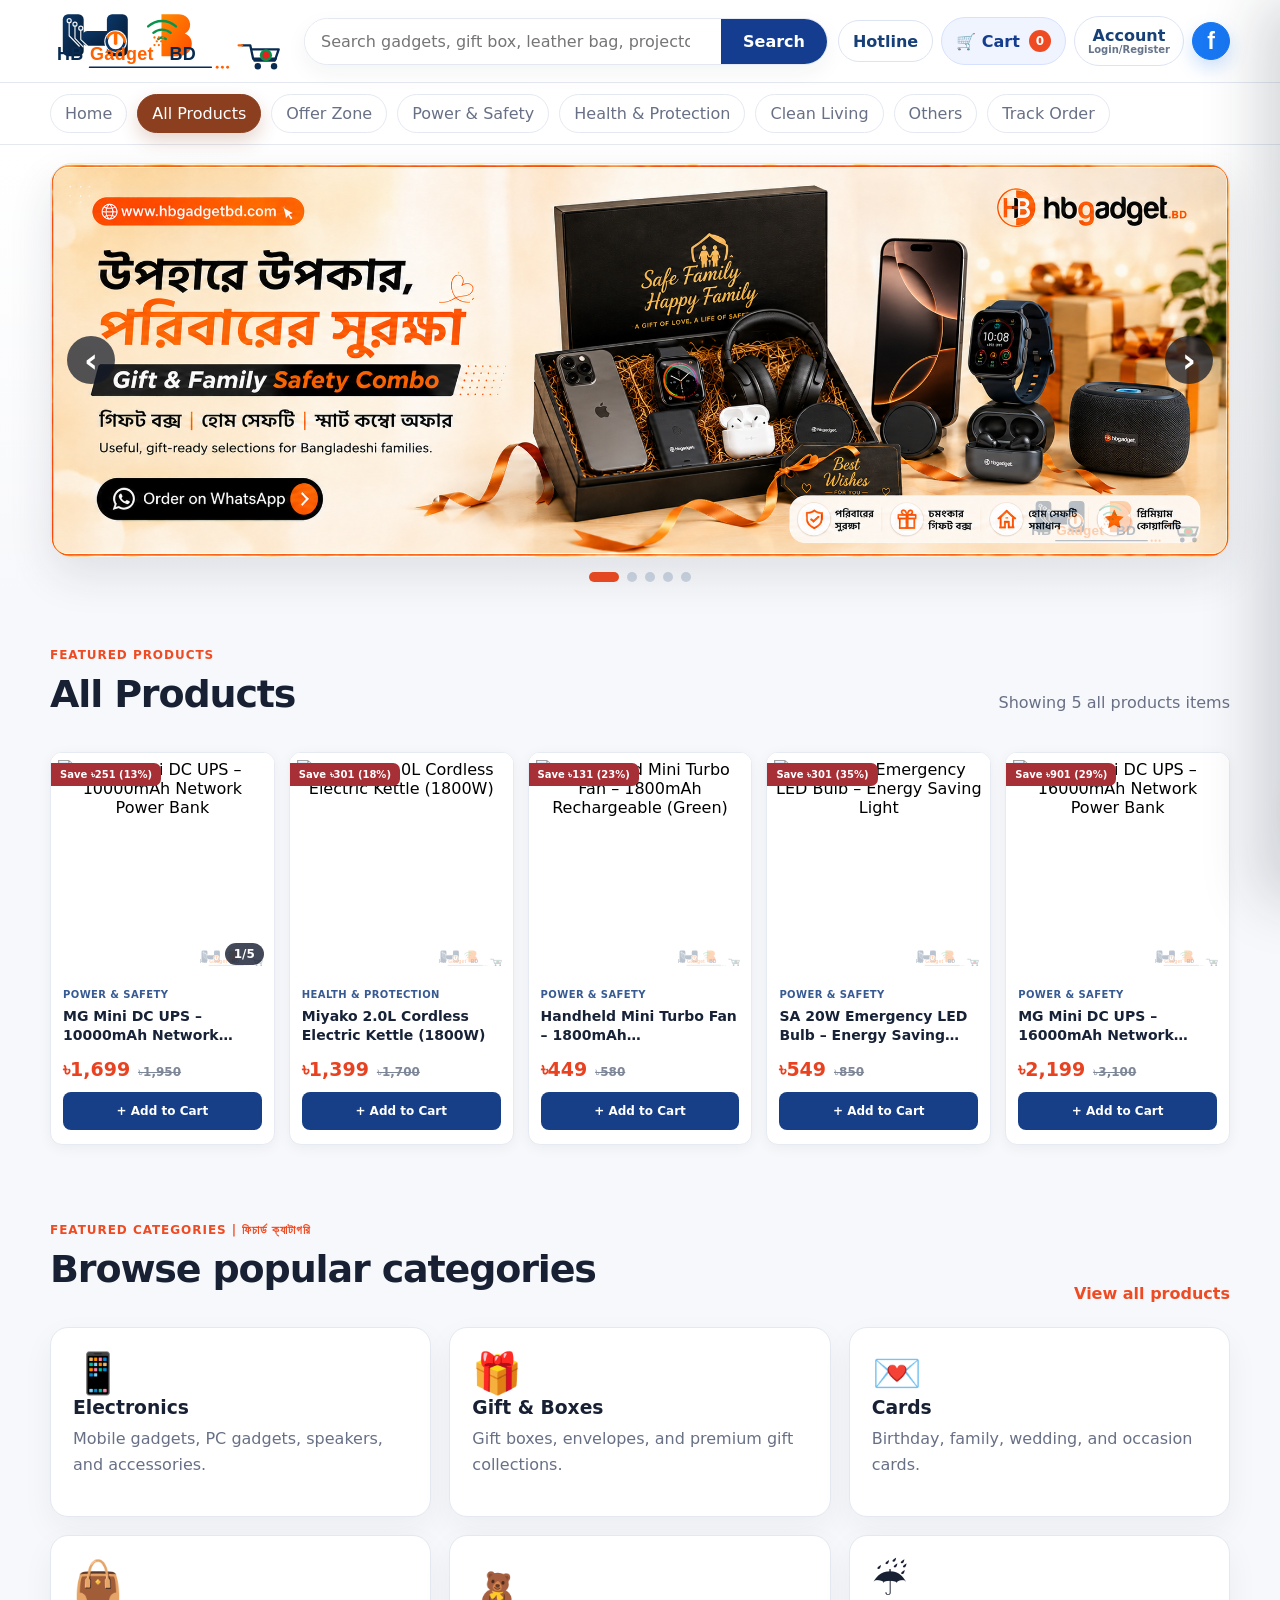
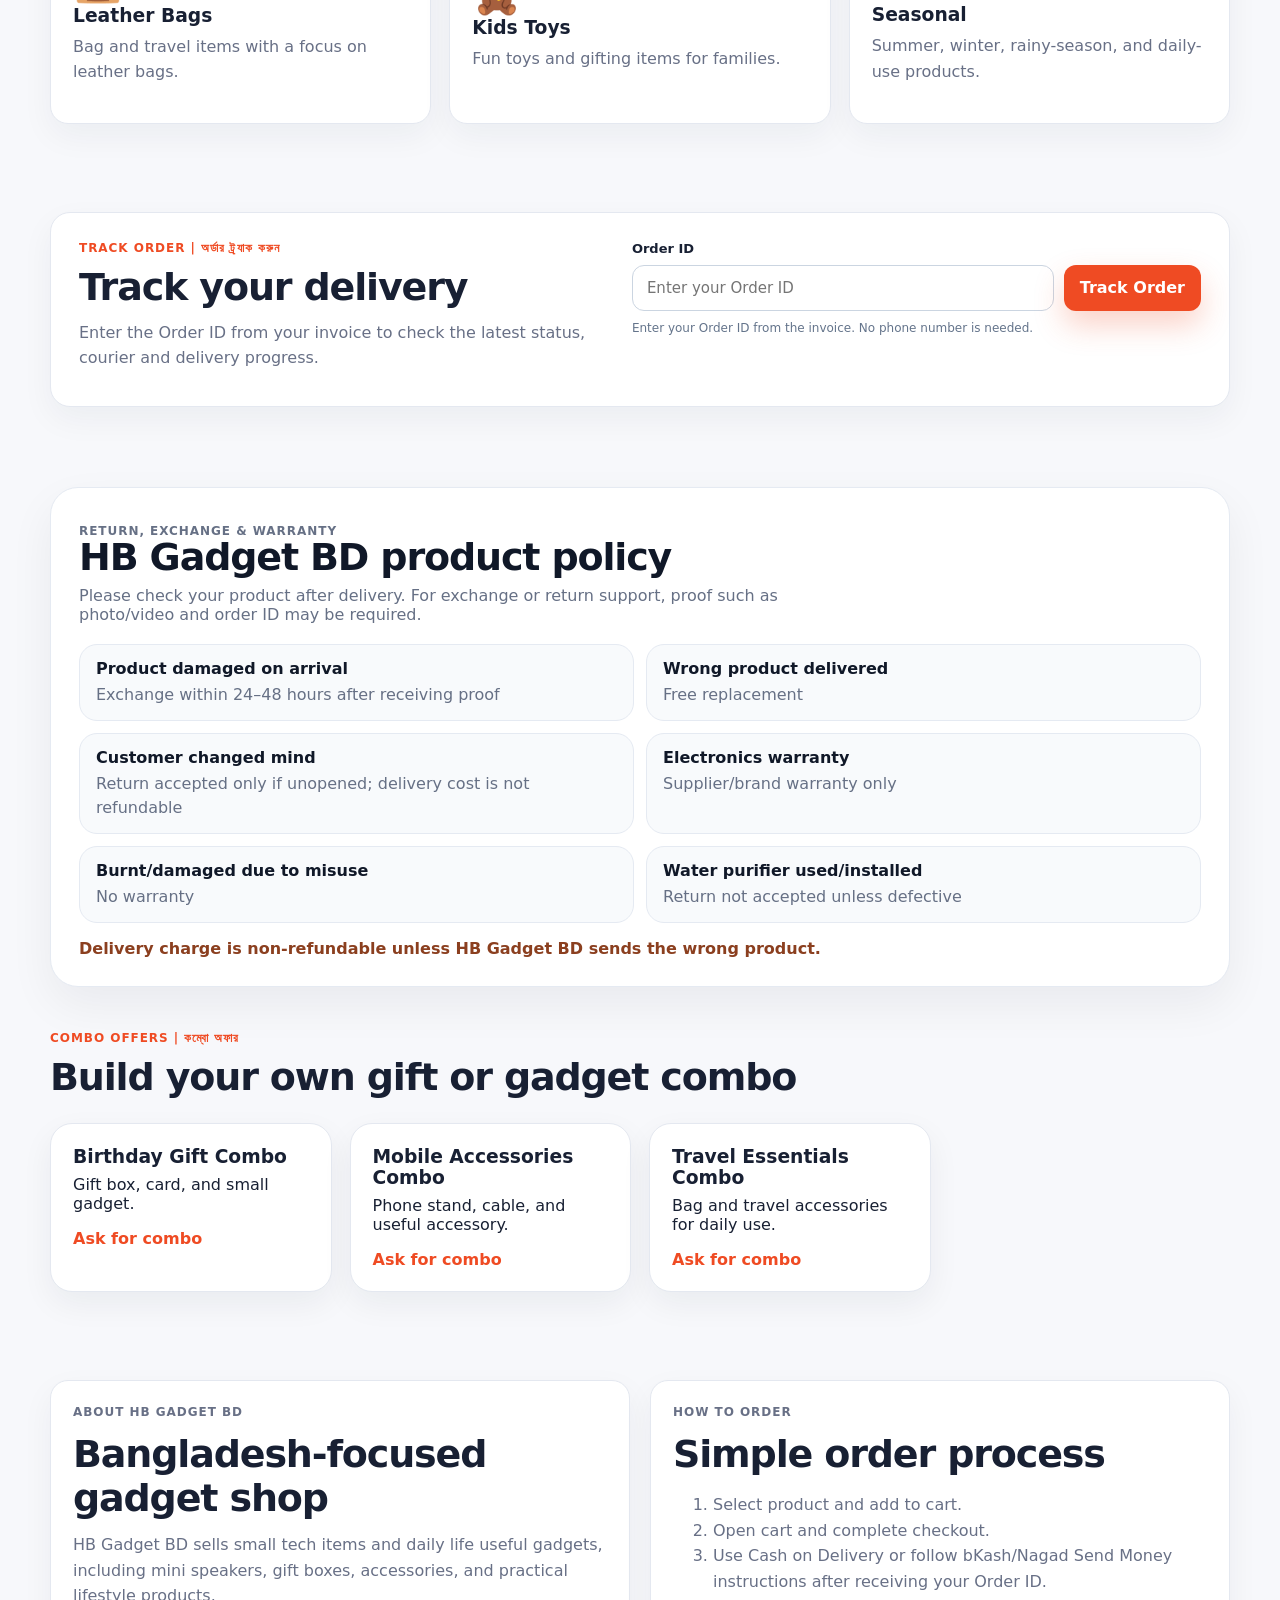
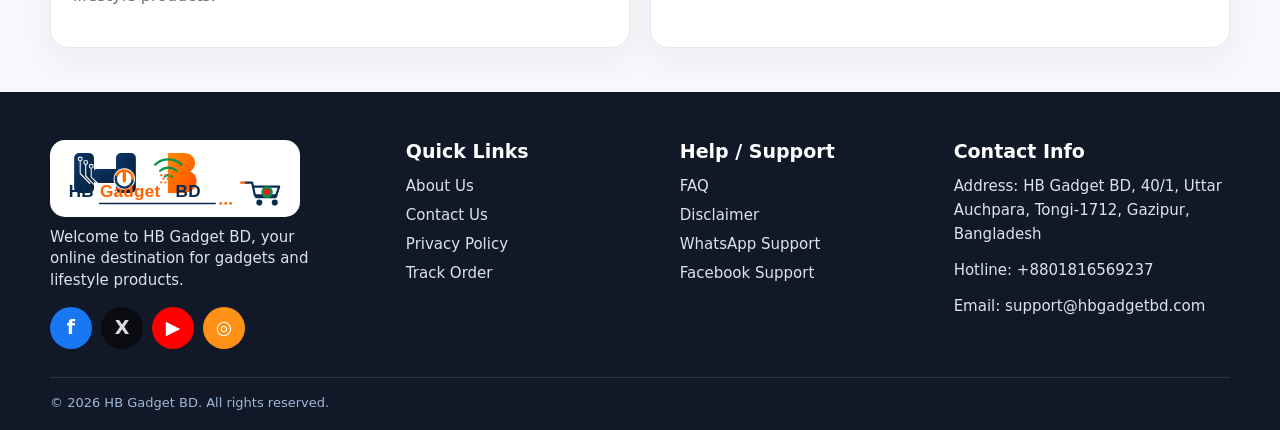
==== index.html @ 2225311b "Load watermark styling and photo modal on index.html" ====
<!doctype html>
<html lang="en">
<head>
  <meta charset="utf-8" />
  <meta name="viewport" content="width=device-width, initial-scale=1" />
  <title>HB Gadget BD | Daily Life Gadgets in Bangladesh</title>
  <meta name="description" content="HB Gadget BD is a Bangladesh-based online shop for mini speakers, gift boxes, tech accessories, and daily life useful gadgets." />
  <meta name="keywords" content="HB Gadget BD, Bangladesh gadgets, mini speaker, gift box, tech accessories, daily life gadgets" />
  <meta property="og:title" content="HB Gadget BD | Daily Life Gadgets in Bangladesh" />
  <meta property="og:description" content="Mini speakers, gift boxes, tech accessories, and daily life gadgets for Bangladesh customers." />
  <meta property="og:type" content="website" />
  <meta property="og:url" content="https://www.hbgadgetbd.com/" />
  <link rel="icon" href="assets/img/favicon.svg?v=20260709-6" type="image/svg+xml" />
  <link rel="stylesheet" href="assets/css/styles.css?v=20261009-1" />
  <link rel="stylesheet" href="assets/css/store-admin.css?v=20260709-6" />
  <link rel="stylesheet" href="assets/css/home-slider.css?v=20260709-6" />
  <link rel="stylesheet" href="assets/css/marketplace-home.css?v=20260709-6" />
  <link rel="stylesheet" href="assets/css/logo.css?v=20260709-6" />
  <link rel="stylesheet" href="assets/css/mobile-header-fix.css?v=20260709-6" />
  <link rel="stylesheet" href="assets/css/category-active-fix.css?v=20260709-6" />
  <link rel="stylesheet" href="assets/css/daily-life-nav.css?v=20260709-3" />
  <link rel="stylesheet" href="assets/css/product-cards.css?v=20261018-ups4" />
  <link rel="stylesheet" href="assets/css/order-tracking.css?v=20261009-4" />
  <link rel="stylesheet" href="assets/css/unified-footer.css?v=20261011-1">
  <link rel="stylesheet" href="assets/css/photo-watermarks.css?v=20261018-gallery5" />
  <link rel="stylesheet" href="assets/css/mobile-cart-panel.css?v=20261011-viewport-cart-1" />
</head>
<body>
  <header class="site-header" id="top"><div class="container header__inner"><a class="brand brand-logo-link" href="https://hbgadgetbd.com/" aria-label="HB Gadget BD home"><img class="brand-logo-image" src="assets/img/hb-gadget-bd-logo.svg?v=20260709-6" alt="HB Gadget BD logo" /></a><form class="search" role="search" aria-label="Product search"><input id="searchInput" type="search" placeholder="Search daily life, backup, protection, gift box..." autocomplete="off" /><button type="submit">Search</button></form><div class="header-actions"><button class="hotline-chip" type="button" data-contact-panel="hotline">Hotline</button><button class="cart-button" id="openCart" type="button" aria-label="Open cart">🛒 Cart <span id="cartCount">0</span></button><button class="account-button" type="button" data-account>Account <small>Login/Register</small></button><a id="hbTopFacebookLink" class="hb-top-facebook-link" href="https://www.facebook.com/hbgadgetbd/" target="_blank" rel="noopener noreferrer" aria-label="Visit HB Gadget BD Facebook page" title="Facebook"><span class="hb-fb-mark" aria-hidden="true">f</span></a></div></div><nav class="category-nav" aria-label="Product categories"><div class="container category-nav__inner"><a class="nav-pill" href="https://hbgadgetbd.com/">Home</a><button class="category-pill active" data-filter="All" type="button">All Products</button><a class="nav-pill" href="/offers.html">Offer Zone</a><button class="category-pill" data-filter="Electronics" type="button">Electronics</button><button class="category-pill" data-filter="Gift Box" type="button">Gift & Boxes</button><span class="nav-dropdown"><button class="category-pill" data-filter="Daily Life" type="button">Daily Life</button><span class="daily-life-submenu" aria-label="Daily Life subcategories"><button class="category-pill" data-filter="Backup" type="button">Backup</button><button class="category-pill" data-filter="Protection" type="button">Protection</button><button class="category-pill" data-filter="Health & Safety" type="button">Health & Safety</button></span></span><a class="nav-pill" href="#track-order">Track Order</a></div></nav></header>
  <main>
    <section class="homepage-slider" aria-label="Current offers and featured banners"><div class="container homepage-slider__shell"><div class="slider-container" id="homepageSlider"><button class="slider-arrow prev" type="button" data-slide-action="prev" aria-label="Previous banner">‹</button><div class="slider-track"><article class="slide active"><img src="assets/uploads/hb-gadget-banner-01-smart-gadget-lifestyle.png?v=20260709-6" alt="HB Gadget BD smart gadgets offer banner" loading="eager" /></article><article class="slide"><img src="assets/uploads/hb-gadget-banner-02-premium-gift-box.png?v=20260709-6" alt="HB Gadget BD premium gift box offer banner" loading="lazy" /></article><article class="slide"><img src="assets/uploads/hb-gadget-banner-03-custom-mobile-cover.png?v=20260709-6" alt="HB Gadget BD customized mobile cover banner" loading="lazy" /></article><article class="slide"><img src="assets/uploads/hb-gadget-banner-04-gadget-collection.png?v=20260709-6" alt="HB Gadget BD gadget collection banner" loading="lazy" /></article><article class="slide"><img src="assets/uploads/hb-gadget-banner-05-fast-delivery.png?v=20260709-6" alt="HB Gadget BD fast delivery banner" loading="lazy" /></article></div><button class="slider-arrow next" type="button" data-slide-action="next" aria-label="Next banner">›</button></div><div class="slider-dots" aria-label="Banner slide navigation"><button class="slider-dot active" type="button" data-slide="0" aria-label="Show banner 1" aria-current="true"></button><button class="slider-dot" type="button" data-slide="1" aria-label="Show banner 2"></button><button class="slider-dot" type="button" data-slide="2" aria-label="Show banner 3"></button><button class="slider-dot" type="button" data-slide="3" aria-label="Show banner 4"></button><button class="slider-dot" type="button" data-slide="4" aria-label="Show banner 5"></button></div></div></section>
    <section class="container section" id="products"><div class="section__heading section__heading--row"><div><p class="eyebrow">Featured products</p><h2 id="productSectionTitle">All Products</h2></div><p class="muted" id="resultText">Showing all products</p></div><div class="product-grid" id="productGrid" aria-live="polite"></div></section>
    <section class="container section hb-track-main" id="track-order" data-hb-track-primary="true" aria-label="Order tracking">
      <div class="hb-track-panel">
        <div class="hb-track-intro">
          <p class="eyebrow">Track Order | অর্ডার ট্র্যাক করুন</p>
          <h2>Track your delivery</h2>
          <p>Enter the Order ID from your invoice to check the latest status, courier and delivery progress.</p>
        </div>
        <form class="track-order-form" id="trackOrderForm" autocomplete="off">
          <label for="trackOrderInput">Order ID</label>
          <div class="hb-track-controls">
            <input id="trackOrderInput" type="text" inputmode="numeric" placeholder="Enter your Order ID" required />
            <button class="button button--primary" type="submit">Track Order</button>
          </div>
          <div class="track-order-result" id="trackOrderResult" aria-live="polite"></div>
        </form>
      </div>
    </section>
    <section class="container section" id="categories"><div class="section__heading"><p class="eyebrow">Browse by category</p><h2>Shop popular categories</h2></div><div class="category-grid"><button class="category-card category-card-button" type="button" data-filter="Daily Life"><span>🧰</span><h3>Daily Life</h3><p>Useful gadgets for backup, protection, health, safety, home, study, and travel.</p></button><button class="category-card category-card-button" type="button" data-filter="Backup"><span>🔋</span><h3>Backup</h3><p>Daily life products that support light, charging, or power backup needs.</p></button><button class="category-card category-card-button" type="button" data-filter="Protection"><span>🛡️</span><h3>Protection</h3><p>Simple accessories that help keep gadgets and home items organized and protected.</p></button><button class="category-card category-card-button" type="button" data-filter="Health & Safety"><span>🏠</span><h3>Health & Safety</h3><p>Practical comfort and safety-focused gadgets for family daily use.</p></button><button class="category-card category-card-button" type="button" data-filter="Mini Speakers"><span>🔊</span><h3>Mini Speakers</h3><p>Portable Bluetooth speakers for home, travel, and gifts.</p></button><button class="category-card category-card-button" type="button" data-filter="Gift Box"><span>🎁</span><h3>Gift Box</h3><p>Ready-made gadget gift boxes for friends and family.</p></button><button class="category-card category-card-button" type="button" data-filter="Mobile Accessories"><span>📱</span><h3>Mobile Accessories</h3><p>Cables, chargers, stands, holders, and useful phone tools.</p></button></div></section>
    <section class="promo-section" id="offer-zone"><div class="container promo-card"><div><p class="eyebrow">HB Gadget BD deals</p><h2>Need a gift box for a birthday, office event, or surprise?</h2><p>Tell us your budget and preferred item type. We can suggest a simple gadget gift combo.</p></div><a class="button button--primary" href="https://wa.me/8801816569237?text=Hello%20HB%20Gadget%20BD%2C%20I%20need%20a%20gift%20box%20suggestion." target="_blank" rel="noreferrer">Ask for Gift Box</a></div></section>
    <section class="container section info-grid" id="about"><article><p class="eyebrow">About HB Gadget BD</p><h2>Bangladesh-focused gadget shop</h2><p>HB Gadget BD sells small tech items and daily life useful gadgets, including mini speakers, gift boxes, accessories, and practical lifestyle products.</p></article><article><p class="eyebrow">How to order</p><h2>Simple order process</h2><ol><li>Select product and add to cart.</li><li>Open cart and complete checkout.</li><li>Use Cash on Delivery or follow bKash/Nagad Send Money instructions after receiving your Order ID.</li></ol></article></section>
  </main>
  <aside class="cart-panel" id="cartPanel" aria-label="Shopping cart" aria-hidden="true"><div class="cart-panel__header"><h2>Your Cart</h2><button id="closeCart" type="button" aria-label="Close cart">×</button></div><div class="cart-items" id="cartItems"></div><div class="cart-summary"><div><span>Subtotal</span><strong id="cartTotal">৳0</strong></div><small>Delivery charge and availability will be confirmed manually.</small><a class="button button--primary button--full" id="whatsappOrder" href="https://wa.me/8801816569237" target="_blank" rel="noreferrer">Checkout</a><button class="button button--ghost button--full" id="clearCart" type="button">Clear Cart</button></div></aside><div class="overlay" id="overlay"></div>
  <footer class="site-footer hb-unified-footer" id="contact">
  <div class="container hb-unified-footer__grid footer__grid">
    <div class="hb-unified-footer__brand">
      <a class="brand brand-logo-link brand--footer" href="/" aria-label="HB Gadget BD homepage">
        <img class="brand-logo-image" src="assets/img/hb-gadget-bd-logo.svg" alt="HB Gadget BD logo" loading="lazy">
      </a>
      <p>Welcome to HB Gadget BD, your online destination for gadgets and lifestyle products.</p>
      <div class="hb-footer-social" data-hb-unified-footer aria-label="HB Gadget BD social media">
        <a class="hb-footer-social__facebook" href="https://www.facebook.com/hbgadgetbd" target="_blank" rel="noopener noreferrer" aria-label="HB Gadget BD Facebook page" title="Facebook">f</a>
        <span class="hb-footer-social__x" aria-label="X profile not yet linked" title="X profile coming soon">X</span>
        <a class="hb-footer-social__youtube" href="https://www.youtube.com/@HBGadgetBD" target="_blank" rel="noopener noreferrer" aria-label="HB Gadget BD YouTube channel" title="YouTube">▶</a>
        <a class="hb-footer-social__website" href="https://hbgadgetbd.com/" aria-label="HB Gadget BD website" title="Website">◎</a>
      </div>
    </div>
    <div class="hb-unified-footer__links">
      <h3>Quick Links</h3>
      <a href="/#about">About Us</a>
      <a href="/#contact">Contact Us</a>
      <a href="mailto:support@hbgadgetbd.com?subject=Privacy%20Policy%20Inquiry">Privacy Policy</a>
      <a href="/#track-order">Track Order</a>
    </div>
    <div class="hb-unified-footer__links">
      <h3>Help / Support</h3>
      <a href="mailto:support@hbgadgetbd.com?subject=FAQ%20Inquiry">FAQ</a>
      <a href="mailto:support@hbgadgetbd.com?subject=Disclaimer%20Inquiry">Disclaimer</a>
      <a href="https://wa.me/8801816569237" target="_blank" rel="noopener noreferrer">WhatsApp Support</a>
      <a href="https://www.facebook.com/hbgadgetbd" target="_blank" rel="noopener noreferrer">Facebook Support</a>
    </div>
    <div class="hb-unified-footer__contact">
      <h3>Contact Info</h3>
      <p>Address: HB Gadget BD, 40/1, Uttar Auchpara, Tongi-1712, Gazipur, Bangladesh</p>
      <p>Hotline: <a href="tel:+8801816569237">+8801816569237</a></p>
      <p>Email: <a href="mailto:support@hbgadgetbd.com">support@hbgadgetbd.com</a></p>
    </div>
  </div>
  <div class="container hb-unified-footer__bottom copyright">© <span data-hb-footer-year>2026</span> HB Gadget BD. All rights reserved.</div>
</footer>
  <script src="assets/js/home-slider.js?v=20260709-6"></script><script src="assets/js/mobile-cart-fix.js?v=20261011-ux"></script><script src="assets/js/app.js?v=20261018-gallery5"></script><script src="assets/js/category-subcategory-filter.js?v=20261011-ux"></script><script src="assets/js/product-open-new-tab.js?v=20260705-1"></script>
  <script src="assets/js/order-placement.js?v=20261011-invoice-stages-4"></script>
  <script src="assets/js/order-tracking.js?v=20261010-4"></script>
  <script src="assets/js/storefront-support.js?v=20261011-ux"></script>
  <script src="assets/js/photo-viewer.js?v=20261018-gallery5"></script>
</body>
</html>
---- assets/css/styles.css ----
:root {
  --bg: #f7f8fb;
  --surface: #ffffff;
  --surface-soft: #f0f4ff;
  --primary: #ef4b23;
  --primary-dark: #c63818;
  --ink: #182033;
  --muted: #687086;
  --line: #e4e8f0;
  --accent: #143d8f;
  --accent-soft: #e8efff;
  --shadow: 0 20px 45px rgba(24, 32, 51, 0.09);
  --radius: 18px;
}

* { box-sizing: border-box; }
html { scroll-behavior: smooth; }
body {
  margin: 0;
  font-family: Inter, ui-sans-serif, system-ui, -apple-system, BlinkMacSystemFont, "Segoe UI", sans-serif;
  color: var(--ink);
  background: var(--bg);
}
a { color: inherit; text-decoration: none; }
button, input { font: inherit; }
.container { width: min(1180px, calc(100% - 32px)); margin: 0 auto; }
.topbar { background: #111827; color: #fff; font-size: 13px; }
.topbar__inner { min-height: 38px; display: flex; align-items: center; justify-content: space-between; gap: 12px; flex-wrap: wrap; }
.site-header { position: sticky; top: 0; z-index: 20; background: rgba(255,255,255,0.96); backdrop-filter: blur(14px); border-bottom: 1px solid var(--line); }
.header__inner { min-height: 82px; display: grid; grid-template-columns: auto 1fr auto; gap: 20px; align-items: center; }
.brand { display: inline-flex; align-items: center; gap: 12px; min-width: max-content; }
.brand__mark { display: grid; place-items: center; width: 46px; height: 46px; border-radius: 14px; background: linear-gradient(135deg, var(--primary), #ffb000); color: #fff; font-weight: 900; letter-spacing: -1px; box-shadow: 0 12px 25px rgba(239,75,35,0.25); }
.brand strong { display: block; font-size: 22px; line-height: 1; }
.brand small { color: var(--muted); font-size: 12px; }
.search { display: flex; background: #fff; border: 1px solid var(--line); border-radius: 999px; overflow: hidden; box-shadow: 0 8px 22px rgba(24,32,51,0.05); }
.search input { width: 100%; min-width: 160px; border: 0; outline: 0; padding: 13px 16px; }
.search button, .cart-button { border: 0; cursor: pointer; font-weight: 700; }
.search button { background: var(--accent); color: #fff; padding: 0 22px; }
.cart-button { background: var(--surface-soft); color: var(--accent); border-radius: 999px; padding: 12px 16px; border: 1px solid #d6e1ff; }
.cart-button span { display: inline-grid; place-items: center; min-width: 22px; height: 22px; margin-left: 4px; border-radius: 50%; background: var(--primary); color: #fff; font-size: 12px; }
.category-nav { border-top: 1px solid var(--line); }
.category-nav__inner { display: flex; gap: 10px; padding: 11px 0; overflow-x: auto; }
.category-pill { border: 1px solid var(--line); background: #fff; color: var(--muted); border-radius: 999px; padding: 9px 14px; white-space: nowrap; cursor: pointer; }
.category-pill.active, .category-pill:hover { border-color: var(--primary); color: var(--primary); background: #fff2ed; }
.hero { background: radial-gradient(circle at top left, #fff0d7 0, transparent 34%), linear-gradient(135deg, #fff 0%, #eef4ff 100%); padding: 64px 0; overflow: hidden; }
.hero__grid { display: grid; grid-template-columns: minmax(0, 1.2fr) minmax(320px, 0.8fr); gap: 36px; align-items: center; }
.eyebrow { margin: 0 0 10px; color: var(--primary); font-weight: 800; text-transform: uppercase; letter-spacing: .08em; font-size: 12px; }
h1, h2, h3, p { margin-top: 0; }
h1 { font-size: clamp(38px, 6vw, 68px); line-height: .98; letter-spacing: -0.05em; margin-bottom: 20px; }
h2 { font-size: clamp(26px, 3vw, 38px); letter-spacing: -0.03em; margin-bottom: 12px; }
h3 { margin-bottom: 8px; }
.hero__text { color: var(--muted); font-size: 18px; max-width: 650px; line-height: 1.65; }
.hero__actions { display: flex; gap: 12px; flex-wrap: wrap; margin: 28px 0; }
.button { display: inline-flex; align-items: center; justify-content: center; min-height: 46px; padding: 0 18px; border-radius: 999px; border: 1px solid transparent; font-weight: 800; cursor: pointer; }
.button--primary { background: var(--primary); color: #fff; box-shadow: 0 14px 30px rgba(239,75,35,0.25); }
.button--primary:hover { background: var(--primary-dark); }
.button--ghost { background: #fff; color: var(--accent); border-color: #cfd9f5; }
.button--full { width: 100%; }
.trust-row { display: flex; gap: 10px; flex-wrap: wrap; color: var(--muted); font-weight: 700; }
.trust-row span { background: #fff; border: 1px solid var(--line); border-radius: 999px; padding: 8px 12px; }
.hero-card { position: relative; min-height: 430px; padding: 32px; border-radius: 32px; background: #111827; color: #fff; box-shadow: var(--shadow); overflow: hidden; }
.hero-card::before { content: ""; position: absolute; inset: -35%; background: radial-gradient(circle, rgba(255,176,0,.28), transparent 44%), radial-gradient(circle at 80% 80%, rgba(239,75,35,.45), transparent 42%); animation: pulse 8s ease-in-out infinite alternate; }
.hero-card h2, .hero-card p, .hero-card strong, .floating-badge, .gadget-orbit { position: relative; z-index: 1; }
.hero-card h2 { margin-top: 260px; }
.hero-card p { color: #cfd6e6; }
.hero-card strong { font-size: 24px; }
.floating-badge { display: inline-flex; padding: 9px 13px; border-radius: 999px; background: rgba(255,255,255,0.13); border: 1px solid rgba(255,255,255,0.22); }
.gadget-orbit { position: absolute; inset: 74px 26px auto 26px; height: 210px; }
.gadget-orbit span { position: absolute; display: grid; place-items: center; width: 82px; height: 82px; border-radius: 28px; background: rgba(255,255,255,0.13); border: 1px solid rgba(255,255,255,0.22); font-size: 38px; box-shadow: 0 20px 45px rgba(0,0,0,0.18); }
.gadget-orbit span:nth-child(1) { left: 5%; top: 20%; }
.gadget-orbit span:nth-child(2) { left: 40%; top: 0; }
.gadget-orbit span:nth-child(3) { right: 8%; top: 28%; }
.gadget-orbit span:nth-child(4) { left: 36%; bottom: 0; }
.feature-strip { display: grid; grid-template-columns: repeat(4, 1fr); gap: 14px; margin-top: -34px; position: relative; z-index: 5; }
.feature-strip article { background: #fff; border: 1px solid var(--line); border-radius: var(--radius); padding: 18px; display: flex; gap: 12px; align-items: center; box-shadow: var(--shadow); }
.feature-strip span { font-size: 26px; }
.feature-strip small { display: block; color: var(--muted); margin-top: 4px; }
.section { padding: 64px 0; }
.section__heading { margin-bottom: 24px; }
.section__heading--row { display: flex; justify-content: space-between; gap: 20px; align-items: end; }
.muted { color: var(--muted); }
.category-grid { display: grid; grid-template-columns: repeat(4, 1fr); gap: 18px; }
.category-card, .product-card, .info-grid article { background: #fff; border: 1px solid var(--line); border-radius: var(--radius); padding: 22px; box-shadow: 0 12px 32px rgba(24,32,51,0.05); }
.category-card span { font-size: 40px; }
.category-card p, .product-card p, .info-grid p, .info-grid li { color: var(--muted); line-height: 1.6; }
.product-grid { display: grid; grid-template-columns: repeat(4, 1fr); gap: 18px; }
.product-card { display: flex; flex-direction: column; overflow: hidden; padding: 0; }
.product-card__image { min-height: 190px; display: grid; place-items: center; background: linear-gradient(135deg, #fff7ed, #eef4ff); font-size: 64px; position: relative; }
.product-card__tag { position: absolute; left: 14px; top: 14px; background: #fff; color: var(--primary); font-weight: 800; border-radius: 999px; padding: 6px 10px; font-size: 12px; border: 1px solid #ffd2c5; }
.product-card__body { padding: 18px; display: flex; flex-direction: column; flex: 1; }
.product-card__category { color: var(--accent); font-weight: 800; font-size: 12px; text-transform: uppercase; letter-spacing: .06em; }
.product-card h3 { font-size: 18px; margin: 8px 0; }
.product-card p { font-size: 14px; }
.product-card__bottom { margin-top: auto; display: flex; align-items: center; justify-content: space-between; gap: 10px; }
.price { color: var(--primary); font-size: 20px; font-weight: 900; }
.add-cart { border: 0; border-radius: 999px; padding: 10px 14px; background: var(--accent); color: #fff; font-weight: 800; cursor: pointer; }
.add-cart:hover { filter: brightness(.94); }
.promo-section { padding: 30px 0 70px; }
.promo-card { display: flex; justify-content: space-between; gap: 30px; align-items: center; padding: 34px; border-radius: 28px; background: linear-gradient(135deg, #132f6c, #111827); color: #fff; box-shadow: var(--shadow); }
.promo-card p:not(.eyebrow) { color: #d8e0ef; }
.info-grid { display: grid; grid-template-columns: 1fr 1fr; gap: 20px; }
.cart-panel { position: fixed; top: 0; right: 0; width: min(430px, 100%); height: 100dvh; background: #fff; z-index: 60; transform: translateX(100%); transition: transform .25s ease; display: flex; flex-direction: column; box-shadow: -20px 0 55px rgba(24,32,51,0.18); }
.cart-panel.is-open { transform: translateX(0); }
.cart-panel__header { padding: 20px; border-bottom: 1px solid var(--line); display: flex; justify-content: space-between; align-items: center; }
.cart-panel__header h2 { margin: 0; }
.cart-panel__header button { width: 38px; height: 38px; border: 1px solid var(--line); border-radius: 50%; background: #fff; cursor: pointer; font-size: 24px; }
.cart-items { padding: 16px 20px; overflow: auto; flex: 1; }
.cart-item { display: grid; grid-template-columns: auto 1fr auto; gap: 12px; align-items: center; padding: 14px 0; border-bottom: 1px solid var(--line); }
.cart-item__icon { width: 52px; height: 52px; display: grid; place-items: center; border-radius: 16px; background: var(--surface-soft); font-size: 26px; }
.cart-item h3 { font-size: 15px; margin: 0 0 4px; }
.cart-item small { color: var(--muted); }
.qty { display: flex; align-items: center; gap: 8px; }
.qty button { width: 26px; height: 26px; border-radius: 50%; border: 1px solid var(--line); background: #fff; cursor: pointer; }
.cart-summary { padding: 18px 20px 22px; border-top: 1px solid var(--line); display: grid; gap: 12px; }
.cart-summary div { display: flex; justify-content: space-between; font-size: 18px; }
.cart-summary small { color: var(--muted); }
.overlay { position: fixed; inset: 0; background: rgba(17,24,39,0.42); z-index: 50; opacity: 0; pointer-events: none; transition: opacity .25s ease; }
.overlay.is-open { opacity: 1; pointer-events: auto; }
.site-footer { background: #111827; color: #fff; padding: 54px 0 18px; }
.footer__grid { display: grid; grid-template-columns: 1.3fr 1fr .7fr; gap: 30px; }
.site-footer p, .site-footer a, .site-footer small { color: #c7cfdd; }
.site-footer a { display: block; margin: 8px 0; }
.brand--footer { margin-bottom: 14px; }
.copyright { margin-top: 34px; padding-top: 18px; border-top: 1px solid rgba(255,255,255,0.12); color: #9da7b8; font-size: 14px; }
.empty { text-align: center; color: var(--muted); padding: 38px 12px; }

@keyframes pulse { to { transform: scale(1.05) rotate(2deg); } }

@media (max-width: 980px) {
  .header__inner { grid-template-columns: 1fr auto; }
  .search { grid-column: 1 / -1; order: 3; }
  .hero__grid, .info-grid { grid-template-columns: 1fr; }
  .feature-strip, .category-grid, .product-grid { grid-template-columns: repeat(2, 1fr); }
}
@media (max-width: 640px) {
  .topbar__inner { justify-content: center; text-align: center; }
  .header__inner { gap: 12px; }
  .brand strong { font-size: 18px; }
  .brand__mark { width: 40px; height: 40px; }
  .hero { padding: 42px 0; }
  .hero-card { min-height: 360px; }
  .hero-card h2 { margin-top: 210px; }
  .feature-strip, .category-grid, .product-grid, .footer__grid { grid-template-columns: 1fr; }
  .section__heading--row, .promo-card { align-items: start; flex-direction: column; }
  .search button { padding: 0 14px; }
}

/* Show the actual sale price beside the crossed-out regular price. */
.price-group { display: inline-flex; flex-wrap: wrap; align-items: baseline; gap: 7px; line-height: 1.25; }
.price-group .sale-price { color: var(--primary); white-space: nowrap; }
.price-group .regular-price { color: #718096; font-size: 14px; font-weight: 650; text-decoration: line-through; white-space: nowrap; }
.product-detail-price .price-group .regular-price { font-size: 16px; }
---- assets/css/store-admin.css ----
.product-card__image img {
  width: 100%;
  height: 190px;
  object-fit: cover;
  display: block;
}

.product-gallery {
  position: relative;
  width: 100%;
  height: 190px;
  overflow: hidden;
  border: 0;
  padding: 0;
  background: transparent;
  cursor: zoom-in;
  display: block;
  text-align: left;
}

.product-gallery img {
  width: 100%;
  height: 190px;
  object-fit: cover;
  display: block;
}

.gallery-count {
  position: absolute;
  right: 10px;
  bottom: 10px;
  z-index: 3;
  border-radius: 999px;
  padding: 4px 9px;
  background: rgba(15, 23, 42, 0.78);
  color: #ffffff;
  font-size: 12px;
  font-weight: 800;
}

.gallery-hint {
  position: absolute;
  left: 10px;
  bottom: 10px;
  z-index: 3;
  border-radius: 999px;
  padding: 4px 9px;
  background: rgba(15, 23, 42, 0.78);
  color: #ffffff;
  font-size: 11px;
  font-weight: 800;
}

.product-lightbox {
  position: fixed;
  inset: 0;
  z-index: 9999;
  display: none;
  align-items: center;
  justify-content: center;
  padding: 20px;
}

.product-lightbox.is-open {
  display: flex;
}

.product-lightbox__backdrop {
  position: absolute;
  inset: 0;
  background: rgba(3, 7, 18, 0.82);
  backdrop-filter: blur(6px);
}

.product-lightbox__dialog {
  position: relative;
  z-index: 2;
  width: min(980px, 96vw);
  max-height: 92vh;
  border-radius: 24px;
  background: #ffffff;
  box-shadow: 0 24px 80px rgba(0, 0, 0, 0.35);
  overflow: hidden;
}

.product-lightbox__image {
  width: 100%;
  height: min(72vh, 680px);
  object-fit: contain;
  display: block;
  background: #f8fafc;
}

.product-lightbox__close,
.product-lightbox__arrow {
  position: absolute;
  z-index: 4;
  border: 0;
  border-radius: 999px;
  background: rgba(15, 23, 42, 0.84);
  color: #ffffff;
  cursor: pointer;
  font-weight: 900;
  display: grid;
  place-items: center;
}

.product-lightbox__close {
  top: 14px;
  right: 14px;
  width: 42px;
  height: 42px;
  font-size: 30px;
}

.product-lightbox__arrow {
  top: 50%;
  width: 48px;
  height: 48px;
  font-size: 38px;
  transform: translateY(-50%);
}

.product-lightbox__arrow--prev {
  left: 16px;
}

.product-lightbox__arrow--next {
  right: 16px;
}

.product-lightbox__close:hover,
.product-lightbox__arrow:hover {
  background: rgba(15, 23, 42, 0.98);
}

.product-lightbox__footer {
  display: flex;
  align-items: center;
  justify-content: space-between;
  gap: 16px;
  padding: 14px 18px;
  color: #111827;
}

.product-lightbox__count {
  border-radius: 999px;
  padding: 4px 10px;
  background: #eef2ff;
  color: #1e3a8a;
  font-weight: 800;
  font-size: 13px;
}

body.lightbox-open {
  overflow: hidden;
}

.category-card-button {
  width: 100%;
  text-align: left;
  cursor: pointer;
  font: inherit;
  color: inherit;
}

.category-card-button:hover,
.category-card-button.active {
  border-color: var(--primary);
  transform: translateY(-2px);
}

.category-card-button.active {
  background: #fff7f3;
}

.product-specs {
  margin: 8px 0 14px;
  border: 1px solid var(--line);
  border-radius: 14px;
  background: #fbfcff;
  overflow: hidden;
}

.product-specs summary {
  cursor: pointer;
  padding: 10px 12px;
  color: var(--accent);
  font-weight: 800;
  font-size: 13px;
}

.product-specs ul {
  margin: 0;
  padding: 0 14px 12px 28px;
}

.product-specs li {
  color: var(--muted);
  font-size: 13px;
  line-height: 1.5;
  margin: 4px 0;
}

.admin-note {
  display: none;
}

@media (max-width: 640px) {
  .product-lightbox {
    padding: 10px;
  }

  .product-lightbox__dialog {
    width: 100%;
    border-radius: 18px;
  }

  .product-lightbox__image {
    height: 68vh;
  }

  .product-lightbox__arrow {
    width: 42px;
    height: 42px;
    font-size: 32px;
  }

  .gallery-hint {
    display: none;
  }
}
---- assets/css/home-slider.css ----
.homepage-slider {
  padding: 18px 0 32px;
  background: linear-gradient(180deg, #ffffff 0%, #f7f8fb 100%);
}

.homepage-slider__shell {
  position: relative;
}

.slider-container {
  position: relative;
  overflow: hidden;
  border-radius: 22px;
  background: #ffffff;
  border: 1px solid var(--line);
  box-shadow: 0 18px 44px rgba(24, 32, 51, 0.11);
}

.slider-track {
  position: relative;
  min-height: 0;
}

.slide {
  position: absolute;
  inset: 0;
  opacity: 0;
  pointer-events: none;
  transform: scale(1.01);
  transition: opacity 0.45s ease, transform 0.45s ease;
}

.slide.active {
  position: relative;
  opacity: 1;
  pointer-events: auto;
  transform: scale(1);
}

.slide img {
  width: 100%;
  height: auto;
  max-height: 430px;
  object-fit: contain;
  display: block;
  background: #ffffff;
}

.slider-arrow {
  position: absolute;
  top: 50%;
  z-index: 5;
  width: 48px;
  height: 48px;
  border: 0;
  border-radius: 999px;
  background: rgba(17, 24, 39, 0.72);
  color: #ffffff;
  cursor: pointer;
  font-size: 34px;
  font-weight: 900;
  line-height: 1;
  display: grid;
  place-items: center;
  transform: translateY(-50%);
  transition: background 0.2s ease, transform 0.2s ease;
}

.slider-arrow:hover {
  background: rgba(17, 24, 39, 0.92);
  transform: translateY(-50%) scale(1.05);
}

.slider-arrow.prev {
  left: 16px;
}

.slider-arrow.next {
  right: 16px;
}

.slider-dots {
  display: flex;
  align-items: center;
  justify-content: center;
  gap: 8px;
  margin-top: 14px;
}

.slider-dot {
  width: 10px;
  height: 10px;
  border: 0;
  border-radius: 999px;
  background: #cbd5e1;
  cursor: pointer;
  padding: 0;
  transition: width 0.2s ease, background 0.2s ease;
}

.slider-dot.active {
  width: 30px;
  background: var(--primary);
}

@media (max-width: 768px) {
  .homepage-slider {
    padding: 12px 0 24px;
  }

  .slider-container {
    border-radius: 16px;
  }

  .slide img {
    max-height: none;
  }

  .slider-arrow {
    width: 38px;
    height: 38px;
    font-size: 26px;
  }

  .slider-arrow.prev {
    left: 8px;
  }

  .slider-arrow.next {
    right: 8px;
  }
}
---- assets/css/marketplace-home.css ----
.store-overview {
  padding: 12px 0 28px;
}

.store-overview__grid {
  display: grid;
  grid-template-columns: 1.4fr 1fr 1fr;
  gap: 16px;
}

.store-card {
  background: #ffffff;
  border: 1px solid var(--line);
  border-radius: 22px;
  padding: 22px;
  box-shadow: 0 12px 32px rgba(24, 32, 51, 0.06);
}

.store-card--primary {
  background: linear-gradient(135deg, #132f6c, #111827);
  color: #ffffff;
  position: relative;
  overflow: hidden;
}

.store-card--primary::after {
  content: "";
  position: absolute;
  width: 210px;
  height: 210px;
  right: -76px;
  top: -84px;
  border-radius: 999px;
  background: radial-gradient(circle, rgba(239, 75, 35, 0.42), transparent 67%);
}

.store-card__icon {
  display: inline-grid;
  place-items: center;
  width: 48px;
  height: 48px;
  border-radius: 16px;
  background: #fff3ee;
  color: var(--primary);
  font-size: 25px;
  margin-bottom: 14px;
}

.store-card--primary .store-card__icon {
  background: rgba(255, 255, 255, 0.14);
  color: #ffffff;
  border: 1px solid rgba(255, 255, 255, 0.18);
}

.store-card h2,
.store-card h3,
.store-card p,
.store-card .button,
.store-card .store-card__icon {
  position: relative;
  z-index: 1;
}

.store-card h2 {
  font-size: clamp(25px, 3vw, 40px);
  line-height: 1.08;
  margin-bottom: 12px;
}

.store-card h3 {
  font-size: 20px;
  margin-bottom: 8px;
}

.store-card p {
  color: var(--muted);
  line-height: 1.6;
  margin-bottom: 16px;
}

.store-card--primary p {
  color: #d8e0ef;
}

.store-card__links {
  display: flex;
  flex-wrap: wrap;
  gap: 10px;
  margin-top: 18px;
}

.feature-strip {
  margin-top: 0;
  margin-bottom: 12px;
}

.feature-strip article {
  min-height: 92px;
  transition: transform 0.2s ease, border-color 0.2s ease;
}

.feature-strip article:hover,
.category-card:hover,
.product-card:hover {
  transform: translateY(-3px);
  border-color: rgba(239, 75, 35, 0.35);
}

.section {
  padding: 44px 0;
}

#categories {
  padding-top: 34px;
}

.category-card {
  min-height: 160px;
  transition: transform 0.2s ease, border-color 0.2s ease, box-shadow 0.2s ease;
}

.category-card:hover {
  box-shadow: 0 18px 38px rgba(24, 32, 51, 0.08);
}

.product-card {
  transition: transform 0.2s ease, border-color 0.2s ease, box-shadow 0.2s ease;
}

.product-card:hover {
  box-shadow: 0 18px 40px rgba(24, 32, 51, 0.09);
}

.promo-section {
  padding-top: 18px;
}

.homepage-slider {
  padding-bottom: 22px;
}

@media (max-width: 980px) {
  .store-overview__grid {
    grid-template-columns: 1fr;
  }
}

@media (max-width: 640px) {
  .store-overview {
    padding: 8px 0 22px;
  }

  .store-card {
    padding: 18px;
    border-radius: 18px;
  }

  .store-card__links .button {
    width: 100%;
  }

  .section {
    padding: 34px 0;
  }
}
---- assets/css/logo.css ----
.brand-logo-link {
  min-width: 220px;
  gap: 0;
}

.brand-logo-image {
  display: block;
  width: 238px;
  max-width: 40vw;
  height: auto;
}

.site-footer .brand-logo-image {
  width: 250px;
  max-width: 100%;
  background: #ffffff;
  border-radius: 16px;
  padding: 8px 12px;
}

@media (max-width: 980px) {
  .brand-logo-link { min-width: 190px; }
  .brand-logo-image { width: 210px; max-width: 52vw; }
}

@media (max-width: 640px) {
  .brand-logo-link { min-width: 150px; }
  .brand-logo-image { width: 168px; max-width: 48vw; }
  .header__inner { grid-template-columns: auto auto; }
}
---- assets/css/mobile-header-fix.css ----
.topbar {
  display: none !important;
}

.mobile-category-bar,
.mobile-category-drawer {
  display: none;
}

@media (max-width: 640px) {
  body {
    padding-bottom: 72px;
  }

  #top-selling {
    display: none !important;
  }

  .site-header {
    position: static !important;
    top: auto !important;
    backdrop-filter: none;
  }

  .header__inner.marketplace-header {
    min-height: auto;
    gap: 10px;
    padding: 10px 0 12px;
    grid-template-columns: 1fr;
  }

  .brand-logo-link {
    width: fit-content;
    max-width: 220px;
  }

  .brand-logo-image {
    max-height: 54px;
    width: auto;
  }

  .header-actions {
    width: 100%;
    display: grid;
    grid-template-columns: 1fr 1.15fr 1fr;
    gap: 8px;
    align-items: stretch;
    justify-content: stretch;
  }

  .hotline-chip,
  .cart-button,
  .account-button {
    width: 100%;
    min-height: 58px;
    display: inline-flex;
    align-items: center;
    justify-content: center;
    padding: 8px 10px;
    font-size: 18px;
    text-align: center;
    white-space: nowrap;
    border-radius: 999px;
  }

  .cart-button {
    gap: 6px;
    flex-wrap: nowrap;
  }

  .cart-button strong {
    display: inline-block;
    max-width: 74px;
    margin-left: 0;
    white-space: normal;
    line-height: 1.05;
    overflow-wrap: anywhere;
  }

  .account-button {
    flex-direction: column;
    line-height: 1.05;
  }

  .account-button small {
    font-size: 11px;
  }

  .cart-button span {
    min-width: 24px;
    height: 24px;
    font-size: 12px;
  }

  .search {
    grid-column: 1 / -1;
    width: 100%;
    order: 3;
    border-radius: 18px;
  }

  .search input {
    min-width: 0;
    padding: 11px 12px;
    font-size: 14px;
  }

  .search button {
    padding: 0 14px;
    min-width: 88px;
  }

  .category-nav {
    background: #fff;
    border-top: 1px solid var(--line);
    border-bottom: 1px solid var(--line);
  }

  .category-nav--nested .category-nav__inner {
    display: none !important;
  }

  .mobile-category-bar {
    display: grid;
    grid-template-columns: auto 1fr auto;
    align-items: center;
    gap: 10px;
    padding: 8px 0;
  }

  .mobile-category-toggle {
    width: 42px;
    height: 42px;
    border: 1px solid var(--line);
    background: #fff;
    border-radius: 14px;
    color: var(--accent);
    font-size: 24px;
    font-weight: 900;
    line-height: 1;
  }

  .mobile-category-bar strong {
    font-size: 15px;
    color: var(--ink);
  }

  .mobile-category-bar span {
    color: var(--muted);
    font-size: 12px;
    font-weight: 800;
  }

  .mobile-category-drawer {
    position: fixed;
    inset: 0;
    z-index: 120;
    display: block;
    pointer-events: none;
  }

  .mobile-category-backdrop {
    position: absolute;
    inset: 0;
    border: 0;
    background: rgba(15, 23, 42, 0.55);
    opacity: 0;
    transition: opacity 0.2s ease;
  }

  .mobile-category-panel {
    position: absolute;
    left: 0;
    top: 0;
    bottom: 0;
    width: min(86vw, 360px);
    overflow: auto;
    background: #fff;
    box-shadow: 20px 0 55px rgba(15, 23, 42, 0.22);
    transform: translateX(-102%);
    transition: transform 0.24s ease;
    padding: 18px;
  }

  .mobile-category-open {
    overflow: hidden;
  }

  .mobile-category-open .mobile-category-drawer {
    pointer-events: auto;
  }

  .mobile-category-open .mobile-category-backdrop {
    opacity: 1;
  }

  .mobile-category-open .mobile-category-panel {
    transform: translateX(0);
  }

  .mobile-category-panel__head {
    display: flex;
    align-items: center;
    justify-content: space-between;
    gap: 12px;
    padding-bottom: 14px;
    border-bottom: 1px solid var(--line);
    margin-bottom: 14px;
  }

  .mobile-category-panel__head strong {
    display: block;
    font-size: 20px;
    color: var(--ink);
  }

  .mobile-category-panel__head small {
    display: block;
    color: var(--muted);
    margin-top: 2px;
  }

  .mobile-category-close {
    width: 38px;
    height: 38px;
    border-radius: 999px;
    border: 1px solid var(--line);
    background: #fff;
    color: var(--ink);
    font-size: 26px;
  }

  .mobile-category-group {
    margin-top: 14px;
  }

  .mobile-category-group h3 {
    margin: 0 0 8px;
    color: var(--primary);
    font-size: 14px;
    text-transform: uppercase;
    letter-spacing: .05em;
  }

  .mobile-category-list {
    display: grid;
    gap: 8px;
  }

  .mobile-category-list--quick {
    grid-template-columns: 1fr 1fr;
    margin-bottom: 16px;
  }

  .mobile-category-list button {
    width: 100%;
    min-height: 42px;
    border: 1px solid var(--line);
    border-radius: 14px;
    background: #f8fafc;
    color: var(--ink);
    font-weight: 850;
    text-align: left;
    padding: 10px 12px;
  }

  .mobile-category-list button:active,
  .mobile-category-list button:hover {
    border-color: var(--primary);
    color: var(--primary);
    background: #fff2ed;
  }
}
---- assets/css/category-active-fix.css ----
:root {
  --selected-category: #8b3f1f;
  --selected-category-dark: #6f2f16;
}

.category-pill.active,
.category-pill[aria-current="true"],
.category-pill:hover,
.category-pill:focus-visible,
.category-dropdown:focus-within > .category-pill,
.category-dropdown:hover > .category-pill {
  background: var(--selected-category) !important;
  border-color: var(--selected-category) !important;
  color: #ffffff !important;
  box-shadow: 0 8px 18px rgba(139, 63, 31, 0.22) !important;
}

.category-pill.active * {
  color: #ffffff !important;
}

.category-dropdown__menu button.active,
.category-dropdown__menu button:hover,
.category-dropdown__menu button:focus-visible {
  background: var(--selected-category) !important;
  border-color: var(--selected-category) !important;
  color: #ffffff !important;
}

.category-card-button.active {
  background: linear-gradient(135deg, var(--selected-category), var(--selected-category-dark)) !important;
  border-color: var(--selected-category) !important;
  color: #ffffff !important;
  box-shadow: 0 16px 32px rgba(139, 63, 31, 0.24) !important;
}

.category-card-button.active h3,
.category-card-button.active p,
.category-card-button.active span {
  color: #ffffff !important;
}

.mobile-category-list button.active,
.mobile-category-list button:hover,
.mobile-category-list button:focus-visible {
  background: var(--selected-category) !important;
  border-color: var(--selected-category) !important;
  color: #ffffff !important;
}

/* Desktop header layout: logo | search | Hotline/Cart/Account.
   Keep everything on one row so there is no empty band above the category menu. */
@media (min-width: 1100px) {
  .site-header .header__inner,
  .site-header .header__inner.marketplace-header {
    display: flex !important;
    flex-wrap: nowrap !important;
    align-items: center !important;
    gap: 10px !important;
    min-height: 82px !important;
    padding-top: 7px !important;
    padding-bottom: 7px !important;
  }

  .site-header .brand,
  .site-header .brand-logo-link {
    flex: 0 0 auto !important;
    margin: 0 6px 0 0 !important;
  }

  .site-header .search {
    order: 2 !important;
    flex: 1 1 390px !important;
    width: auto !important;
    max-width: 560px !important;
    min-width: 300px !important;
    margin: 0 !important;
  }

  .site-header .header-actions {
    order: 3 !important;
    display: flex !important;
    flex: 0 0 auto !important;
    flex-wrap: nowrap !important;
    align-items: center !important;
    justify-content: flex-end !important;
    gap: 8px !important;
    width: auto !important;
    min-width: 0 !important;
    margin: 0 !important;
    padding: 0 !important;
  }

  .site-header .header-actions .hotline-chip,
  .site-header .header-actions .cart-button,
  .site-header .header-actions .account-button {
    flex: 0 0 auto !important;
    width: auto !important;
    min-width: 0 !important;
    white-space: nowrap !important;
    margin: 0 !important;
  }

  .site-header .header-actions .hotline-chip {
    padding-left: 14px !important;
    padding-right: 14px !important;
  }

  .site-header .header-actions .cart-button {
    padding-left: 14px !important;
    padding-right: 14px !important;
  }

  .site-header .header-actions .account-button {
    padding-left: 13px !important;
    padding-right: 13px !important;
  }

  .site-header .category-nav {
    margin-top: 0 !important;
  }
}
---- assets/css/daily-life-nav.css ----
.category-nav__inner .nav-dropdown {
  position: relative;
  display: inline-flex;
  align-items: center;
}

.category-nav__inner .nav-dropdown > .category-pill {
  cursor: pointer;
}

.daily-life-submenu {
  position: absolute;
  top: calc(100% + 8px);
  left: 0;
  min-width: 210px;
  display: none;
  z-index: 80;
  padding: 8px;
  border: 1px solid var(--line, #e4e8f0);
  border-radius: 16px;
  background: #ffffff;
  box-shadow: 0 18px 42px rgba(24, 32, 51, 0.14);
}

.nav-dropdown:hover .daily-life-submenu,
.nav-dropdown:focus-within .daily-life-submenu {
  display: grid;
  gap: 6px;
}

.daily-life-submenu a {
  display: block;
  padding: 10px 12px;
  border-radius: 12px;
  color: #182033;
  font-weight: 700;
  white-space: nowrap;
}

.daily-life-submenu a:hover,
.daily-life-submenu a:focus-visible {
  background: #8b3f1f;
  color: #ffffff;
}

@media (max-width: 768px) {
  .category-nav__inner .nav-dropdown {
    position: static;
  }

  .daily-life-submenu {
    position: fixed;
    left: 16px;
    right: 16px;
    top: 148px;
    min-width: auto;
  }
}
---- assets/css/product-cards.css ----
/* Compact, responsive product cards. Scoped to the homepage product grid. */
#productGrid.product-grid { display:grid; grid-template-columns:repeat(5,minmax(0,1fr)); gap:14px; align-items:stretch; }
#productGrid .product-card {
  display:flex; flex-direction:column; min-width:0; width:100%; height:100%; padding:0;
  border:1px solid #e6eaf2; border-radius:12px; overflow:hidden; background:#fff;
  box-shadow:0 3px 14px rgba(16,24,40,.05);
}
#productGrid .product-card__image {
  position:relative; display:block; width:100%; min-height:0;
  aspect-ratio:1 / 1; overflow:hidden; background:#fff; font-size:inherit;
}
#productGrid .product-gallery {
  display:block; width:100%; height:100%; min-height:0; border:0;
  padding:0; text-align:center; cursor:pointer; background:#fff;
}
#productGrid .product-card__image img, #productGrid .product-gallery img {
  display:block; width:100%; height:100%; object-fit:contain;
  object-position:center; padding:7px; background:#fff;
}
#productGrid .product-gallery:focus-visible, #productGrid .product-card__title a:focus-visible,
#productGrid .add-cart:focus-visible { outline:3px solid #7eaaff; outline-offset:-3px; }
#productGrid .product-card__placeholder { display:grid; place-items:center; width:100%; height:100%; background:#f7f9fc; font-size:54px; }
#productGrid .product-card__tag {
  position:absolute; z-index:2; top:10px; left:0; max-width:calc(100% - 12px);
  border:0; border-radius:0 7px 7px 0; padding:6px 9px; background:#1c3e7a;
  color:#fff; font-size:10px; font-weight:800; line-height:1.15;
  letter-spacing:0; white-space:normal; pointer-events:none;
}
#productGrid .product-card__tag--discount { background:#a72f36; }
#productGrid .product-card__body { display:flex; flex:1; flex-direction:column; min-width:0; padding:13px 12px 14px; }
#productGrid .product-card__category {
  display:block; margin-bottom:5px; font-size:10px; line-height:1.35; font-weight:800;
  color:#385a93; text-transform:uppercase; letter-spacing:.04em;
}
#productGrid .product-card__title {
  margin:0 0 12px; min-width:0; font-size:14px; line-height:1.38;
  font-weight:650; letter-spacing:0; color:#172237;
}
#productGrid .product-card__title a {
  color:inherit; display:-webkit-box; -webkit-box-orient:vertical;
  -webkit-line-clamp:2; line-clamp:2; overflow:hidden;
  overflow-wrap:anywhere; text-decoration:none; min-height:2.76em;
}
#productGrid .product-card__title a:hover { color:#1c3e7a; }
#productGrid .product-card__pricing {
  display:flex; flex-wrap:wrap; align-items:baseline;
  gap:3px 8px; margin-top:auto; min-width:0; line-height:1.3;
}
#productGrid .product-card__sale-price {
  color:#e84221; font-size:19px; line-height:1.25; font-weight:900;
  white-space:nowrap; font-variant-numeric:tabular-nums;
}
#productGrid .product-card__old-price {
  color:#7d8798; font-size:12px; line-height:1.25;
  font-weight:550; white-space:nowrap; text-decoration:line-through;
}
#productGrid .add-cart {
  display:flex; align-items:center; justify-content:center;
  width:100%; min-width:0; min-height:38px; margin-top:11px; padding:9px 10px;
  border:0; border-radius:8px; background:#173f87; color:#fff;
  font-size:12px; line-height:1.25; font-weight:800; white-space:nowrap; cursor:pointer;
}
#productGrid .add-cart:hover { background:#0b2c68; }
@media (max-width:1120px) { #productGrid.product-grid { grid-template-columns:repeat(4,minmax(0,1fr)); } }
@media (max-width:920px) { #productGrid.product-grid { grid-template-columns:repeat(3,minmax(0,1fr)); gap:12px; } }
@media (max-width:680px) {
  #productGrid.product-grid { grid-template-columns:repeat(2,minmax(0,1fr)); gap:9px; }
  #productGrid .product-card__body { padding:10px 9px 11px; }
  #productGrid .product-card__title { font-size:13px; margin-bottom:10px; }
  #productGrid .product-card__sale-price { font-size:17px; }
  #productGrid .product-card__old-price { font-size:11px; }
  #productGrid .product-card__tag { top:7px; font-size:9px; padding:5px 7px; }
  #productGrid .add-cart { min-height:36px; font-size:11px; margin-top:9px; }
}
@media (max-width:320px) { #productGrid.product-grid { grid-template-columns:1fr; } }


/* Product 1: fill existing square cards without stretching the original photos. */
#productGrid .product-gallery img[src*="mg-mini-dc-ups-10000mah-gallery-"] {
  object-fit: cover; padding: 0;
}
img[src*="mg-mini-dc-ups-10000mah-gallery-1.png"] { object-position: 50% 28%; }
img[src*="mg-mini-dc-ups-10000mah-gallery-2.png"] { object-position: 50% 24%; }
img[src*="mg-mini-dc-ups-10000mah-gallery-3.png"] { object-position: 50% 50%; }
img[src*="mg-mini-dc-ups-10000mah-gallery-4.png"] { object-position: 50% 47%; }
---- assets/css/order-tracking.css ----
.track-order-form .phone-field {
  width: 100%;
  border: 1px solid var(--line);
  border-radius: 999px;
  padding: 14px 16px;
  outline: 0;
}

.track-order-help {
  color: var(--muted);
  font-size: 13px;
  margin: 0;
}

.track-order-result {
  display: block;
  margin-top: 10px;
}

.order-result-card {
  margin-top: 14px;
  background: #ffffff;
  border: 1px solid var(--line);
  border-radius: 20px;
  padding: 18px;
  box-shadow: 0 12px 32px rgba(24, 32, 51, 0.08);
}

.order-result-card.is-error {
  border-color: rgba(239, 75, 35, 0.45);
  background: #fff7f4;
}

.order-result-card.is-cancelled {
  border-color: rgba(220, 38, 38, 0.35);
  background: #fffafa;
}

.order-result-card h3 {
  margin: 0 0 8px;
  color: var(--ink);
}

.order-status-badge {
  display: inline-flex;
  align-items: center;
  gap: 6px;
  border-radius: 999px;
  padding: 8px 12px;
  background: #ecfdf5;
  color: #047857;
  font-weight: 900;
  margin-bottom: 12px;
}

.order-status-badge.is-cancelled {
  background: #fef2f2;
  color: #dc2626;
}

.cancel-reason-box {
  margin: 12px 0 14px;
  border: 1px solid rgba(220, 38, 38, 0.28);
  background: #fff1f2;
  border-radius: 16px;
  padding: 12px 14px;
}

.cancel-reason-box strong {
  display: block;
  color: #991b1b;
  margin-bottom: 4px;
}

.cancel-reason-box p {
  margin: 0;
  color: #7f1d1d;
  font-weight: 700;
}

.order-meta-grid {
  display: grid;
  grid-template-columns: repeat(2, minmax(0, 1fr));
  gap: 10px;
  margin: 14px 0;
}

.order-meta-grid div {
  background: #f8fafc;
  border: 1px solid var(--line);
  border-radius: 14px;
  padding: 10px 12px;
}

.order-meta-grid small {
  display: block;
  color: var(--muted);
  font-weight: 800;
  margin-bottom: 4px;
}

.order-items {
  margin: 10px 0 14px;
  padding-left: 18px;
}

.order-timeline {
  display: grid;
  gap: 10px;
  margin-top: 12px;
}

.order-timeline-step {
  display: grid;
  grid-template-columns: 28px 1fr;
  gap: 10px;
  align-items: start;
}

.order-timeline-dot {
  width: 24px;
  height: 24px;
  border-radius: 999px;
  display: grid;
  place-items: center;
  background: #e5e7eb;
  color: #64748b;
  font-size: 12px;
  font-weight: 900;
}

.order-timeline-step.is-done .order-timeline-dot {
  background: var(--primary);
  color: #ffffff;
}

.order-timeline-step.is-cancelled .order-timeline-dot {
  background: #dc2626;
  color: #ffffff;
}

.order-timeline-step strong {
  display: block;
  color: var(--ink);
}

.order-timeline-step small {
  color: var(--muted);
}

.order-support-actions {
  display: flex;
  flex-wrap: wrap;
  gap: 10px;
  margin-top: 16px;
}

.order-support-actions a {
  display: inline-flex;
  align-items: center;
  justify-content: center;
  border-radius: 999px;
  padding: 10px 14px;
  font-weight: 900;
  text-decoration: none;
}

.order-support-actions a:first-child {
  background: var(--primary);
  color: #ffffff;
}

.order-support-actions a:last-child {
  background: #f8fafc;
  color: var(--ink);
  border: 1px solid var(--line);
}

@media (max-width: 640px) {
  .order-meta-grid {
    grid-template-columns: 1fr;
  }
}

/* Standalone responsive homepage order-tracking panel */
#track-order .hb-track-panel { display:grid; grid-template-columns:minmax(0,1fr) minmax(0,1fr); gap:30px; align-items:start; background:#fff; border:1px solid var(--line); border-radius:20px; padding:28px; box-shadow:0 12px 32px rgba(24,32,51,.05); }
#track-order .hb-track-intro p:not(.eyebrow) { margin:8px 0; color:var(--muted); line-height:1.55; }
#track-order .track-order-form { display:grid; gap:9px; min-width:0; }
#track-order .track-order-form label { font-size:13px; font-weight:800; color:var(--ink); }
#track-order .hb-track-controls { display:flex; gap:10px; min-width:0; }
#track-order #trackOrderInput { flex:1; min-width:0; padding:12px 14px; border:1px solid var(--line); border-radius:12px; font:inherit; }
#track-order .hb-track-controls .button { flex:0 0 auto; border-radius:12px; white-space:nowrap; }
#track-order .track-order-help { grid-column:1/-1; }
#track-order .track-order-result { margin-top:4px; min-width:0; }
@media(max-width:760px){ #track-order .hb-track-panel { grid-template-columns:1fr; padding:18px; gap:18px; } }
@media(max-width:390px){ #track-order .hb-track-controls { flex-direction:column; } #track-order .hb-track-controls .button { width:100%; } }

/* October tracking consolidation: one compact, accessible form on all devices. */
#track-order .hb-track-panel {
  grid-template-columns: minmax(0, 0.95fr) minmax(0, 1.05fr);
  gap: clamp(16px, 3vw, 38px);
}
#track-order .hb-track-panel > *,
#track-order .track-order-form,
#track-order .track-order-result { min-width: 0; }
#track-order .track-order-form {
  display: flex;
  flex-direction: column;
  align-items: stretch;
  gap: 9px;
  width: 100%;
}
#track-order .hb-track-controls {
  display: grid;
  grid-template-columns: minmax(0, 1fr) max-content;
  align-items: stretch;
  width: 100%;
  gap: 10px;
}
#track-order .hb-track-controls input#trackOrderInput {
  box-sizing: border-box;
  display: block;
  flex: none;
  width: 100%;
  height: auto;
  min-width: 0;
  min-height: 46px;
  padding: 10px 14px;
  border: 1px solid #cbd5e1;
  border-radius: 12px;
  background: #fff;
  color: #101828;
  font: inherit;
  font-size: 15px;
  line-height: 1.35;
}
#track-order .hb-track-controls input#trackOrderInput:focus {
  border-color: #194c95;
  outline: 3px solid rgba(25, 76, 149, 0.15);
}
#track-order .hb-track-controls > button {
  min-width: 120px;
  min-height: 46px;
  white-space: nowrap;
  padding-inline: 15px;
  border-radius: 12px;
}
#track-order .track-order-help {
  margin: 0;
  display: block;
  color: #64748b;
  font-size: 12px;
  line-height: 1.45;
}
#track-order .track-order-result { margin-top: 6px; }
#track-order .order-result-card { overflow-wrap: anywhere; }
@media (max-width: 1050px) {
  #track-order .hb-track-panel { grid-template-columns: minmax(0, 1fr); }
}
@media (max-width: 480px) {
  #track-order .hb-track-controls { grid-template-columns: minmax(0, 1fr); }
  #track-order .hb-track-controls > button { width: 100%; }
}
---- assets/css/unified-footer.css ----
/* Unified HB Gadget BD footer: same information and responsive layout across every page. */
.site-footer.hb-unified-footer { background:#111827; color:#fff; padding:48px 0 20px; }
.hb-unified-footer .hb-unified-footer__grid { display:grid; grid-template-columns:1.35fr 1fr 1fr 1.18fr; gap:clamp(18px,3.1vw,44px); align-items:start; }
.hb-unified-footer .hb-unified-footer__grid > div { min-width:0; }
.hb-unified-footer .hb-unified-footer__brand .brand--footer { display:inline-flex; margin:0 0 10px; max-width:250px; }
.hb-unified-footer .hb-unified-footer__brand .brand-logo-image {display:block; width:min(250px,100%); height:auto; border-radius:15px; background:white;}
.hb-unified-footer .hb-unified-footer__brand p { margin:0; line-height:1.45; font-size:15px; color:#dce3f0; max-width:290px;}
.hb-unified-footer .hb-unified-footer__grid h3 {font-size:19px;line-height:1.25;letter-spacing:0;margin:0 0 10px;font-weight:800;color:#fff;}
.hb-unified-footer .hb-unified-footer__links a {display:block; font-size:15px;line-height:1.6; margin:5px 0; color:#dce3f0; text-decoration:none;}
.hb-unified-footer .hb-unified-footer__links a:hover,.hb-unified-footer__contact a:hover {color:#fff;text-decoration:underline;}
.hb-unified-footer .hb-unified-footer__contact p {color:#dce3f0;font-size:15px;line-height:1.6;margin:0 0 12px;overflow-wrap:anywhere;}
.hb-unified-footer__contact a {color:#dce3f0;text-decoration:none;display:inline;}
.hb-unified-footer .hb-footer-social {display:flex;align-items:center;gap:9px;margin:15px 0 0;flex-wrap:wrap;}
.hb-unified-footer .hb-footer-social a,.hb-unified-footer .hb-footer-social span {display:inline-grid;place-items:center;width:42px;height:42px;min-width:42px;line-height:1;font-size:19px;border:0;border-radius:999px;font-weight:900;box-shadow:none;margin:0;text-decoration:none;color:#fff;}
.hb-unified-footer .hb-footer-social__facebook {background:#1877f2;}
.hb-unified-footer .hb-footer-social__x {background:#09090b;opacity:.85;}
.hb-unified-footer .hb-footer-social__youtube {background:#f00;}
.hb-unified-footer .hb-footer-social__website {background:#ff9117;}
.hb-unified-footer .hb-footer-social a:hover {filter:brightness(1.12);transform:translateY(-2px);}
.hb-unified-footer .hb-unified-footer__bottom {border-top:1px solid rgba(255,255,255,.13);margin-top:28px;padding-top:17px;font-size:13px;color:#9db8d7;}
@media (max-width:950px){.hb-unified-footer .hb-unified-footer__grid{grid-template-columns:repeat(2,minmax(0,1fr));gap:28px;}}
@media (max-width:560px){.site-footer.hb-unified-footer{padding:36px 0 20px;}.hb-unified-footer .hb-unified-footer__grid{grid-template-columns:1fr;gap:24px;}.hb-unified-footer .hb-unified-footer__brand p{max-width:none;}.hb-unified-footer .hb-unified-footer__grid h3{font-size:18px;}}
---- assets/css/photo-watermarks.css ----
/* HB Gadget BD: non-destructive logo watermarks over website photographs. */
:where(
 #productGrid .product-gallery, .hb-offer-image, .homepage-slider .slide,
 .gallery-box .main-image-wrap, .gallery-box .thumbs button,
 .product-detail-image, .product-detail-thumbs button,
 .related-photo, .hb-zoom-image-frame
) { position: relative; }
:where(
 #productGrid .product-gallery, .hb-offer-image, .homepage-slider .slide,
 .gallery-box .main-image-wrap, .gallery-box .thumbs button,
 .product-detail-image, .product-detail-thumbs button,
 .related-photo, .hb-zoom-image-frame
)::after {
 content:""; position:absolute; right:4%; bottom:4%;
 width:min(30%,152px); aspect-ratio:820 / 220;
 background:url("../img/hb-gadget-bd-logo.svg") center / contain no-repeat;
 opacity:.28; pointer-events:none; z-index:2;
}
.homepage-slider .slide::after { width:min(18%,180px); right:2%; bottom:3%; }
:where(.gallery-box .thumbs button,.product-detail-thumbs button,.related-photo)::after {
 width:44%; right:3px; bottom:3px;
}
.related-photo {display:block;width:64px;height:64px;overflow:hidden;border-radius:12px;}
.related-photo img {display:block;width:100%;height:100%;object-fit:cover;}
#mainProductImage[data-hb-photo-open],
.product-detail-main-image[data-hb-photo-open] {cursor:zoom-in;}
#mainProductImage[data-hb-photo-open]:focus-visible,
.product-detail-main-image[data-hb-photo-open]:focus-visible {outline:3px solid #ef4b23;outline-offset:-4px;}
.gallery-box .gallery-arrow,.product-detail-image .product-detail-arrow {z-index:4;}

body.hb-photo-modal-open {overflow:hidden;}
.hb-zoom-viewer[hidden] {display:none!important;}
.hb-zoom-viewer {
 position:fixed;inset:0;z-index:9999;display:grid;place-items:center;
 background:rgba(10,18,33,.94);padding:12px;
}
.hb-zoom-dialog {
 position:relative;width:min(100%,1280px);height:min(100%,100dvh);
 min-height:0;display:grid;grid-template-rows:minmax(0,1fr) auto;color:#fff;
}
.hb-zoom-stage {
 min-width:0;min-height:0;width:100%;display:flex;
 justify-content:center;align-items:center;overflow:auto;
 overscroll-behavior:contain;padding:48px 48px 4px;
}
.hb-zoom-image-frame {display:inline-block;width:fit-content;max-width:100%;flex-shrink:0;}
.hb-zoom-image-frame img {
 display:block;width:auto;height:auto;max-width:min(90vw,1120px);
 max-height:calc(100dvh - 146px);object-fit:contain;
}
.hb-zoom-image-frame::after {width:min(26%,220px);opacity:.32;}
.hb-zoom-stage.is-zoomed {align-items:flex-start;justify-content:flex-start;}
.hb-zoom-stage.is-zoomed .hb-zoom-image-frame {max-width:none;}
.hb-zoom-stage.is-zoomed .hb-zoom-image-frame img {
 max-width:none;max-height:none;width:auto;height:auto;
}
.hb-zoom-control {
 position:absolute;z-index:5;display:grid;place-items:center;
 width:42px;height:42px;padding:0;border:1px solid rgba(255,255,255,.35);
 border-radius:50%;background:rgba(17,24,39,.87);color:#fff;
 font-size:28px;line-height:1;cursor:pointer;
}
.hb-zoom-control:focus-visible,.hb-zoom-action:focus-visible {outline:3px solid #fd7c4e;outline-offset:3px;}
.hb-zoom-close {top:6px;right:6px;}
.hb-zoom-prev {top:46%;left:4px;}
.hb-zoom-next {top:46%;right:4px;}
.hb-zoom-control[hidden] {display:none;}
.hb-zoom-toolbar {
 display:flex;gap:12px;align-items:center;justify-content:center;
 flex-wrap:wrap;padding:12px 8px 6px;text-align:center;
 font-size:13px;color:#dbe5f2;
}
.hb-zoom-action {
 border-radius:999px;border:1px solid rgba(255,255,255,.3);
 background:#1e293b;color:white;font:inherit;padding:7px 14px;cursor:pointer;
}
@media (max-width:640px) {
 .hb-zoom-viewer {padding:4px;}
 .hb-zoom-stage {padding:52px 34px 4px;}
 .hb-zoom-image-frame img {max-width:90vw;max-height:calc(100dvh - 154px);}
 .hb-zoom-control {width:34px;height:34px;font-size:23px;}
 .hb-zoom-prev {left:0;} .hb-zoom-next {right:0;}
 .hb-zoom-toolbar {font-size:12px;gap:8px;}
}
---- assets/css/mobile-cart-panel.css ----
/* Mobile cart: keep both actions accessible above the persistent bottom navigation.
   Cart > overlay > bottom nav, while checkout modal remains above the cart. */
@media (max-width: 640px) {
  #cartPanel {
    width: 100%;
    max-width: 100%;
    box-sizing: border-box;
    height: 100vh; /* Fallback for browsers without dynamic viewport units. */
    height: 100dvh;
    max-height: 100dvh;
    overflow: hidden;
    z-index: 110;
  }

  /* Raise the backdrop only while the CART is open, not for other overlays. */
  #cartPanel.is-open + #overlay.is-open {
    z-index: 100;
  }

  #cartPanel .cart-panel__header {
    flex: 0 0 auto;
    padding: 16px 18px;
  }

  #cartPanel .cart-items {
    flex: 1 1 auto;
    min-height: 0; /* Allows a long cart to scroll without pushing the footer offscreen. */
    overflow-y: auto;
    overscroll-behavior: contain;
    -webkit-overflow-scrolling: touch;
    padding: 12px 18px;
  }

  #cartPanel .cart-item {
    grid-template-columns: 46px minmax(0, 1fr) auto;
    gap: 10px;
  }

  #cartPanel .cart-item__icon {
    width: 46px;
    height: 46px;
  }

  #cartPanel .cart-item h3 {
    overflow-wrap: anywhere;
  }

  #cartPanel .qty {
    gap: 5px;
  }

  #cartPanel .qty button {
    min-width: 32px;
    min-height: 32px;
  }

  #cartPanel .cart-summary {
    flex: 0 1 auto;
    min-height: 0;
    max-height: 62%;
    margin-top: 0;
    overflow-y: auto; /* Makes the controls reachable on extra-short screens. */
    overscroll-behavior: contain;
    -webkit-overflow-scrolling: touch;
    padding: 14px 18px calc(18px + env(safe-area-inset-bottom, 0px));
    gap: 10px;
    background: #fff;
  }

  #cartPanel #whatsappOrder,
  #cartPanel #clearCart {
    display: flex;
    align-items: center;
    justify-content: center;
    width: 100%;
    min-height: 48px;
    box-sizing: border-box;
    flex: 0 0 auto;
    text-align: center;
    white-space: normal;
  }
}
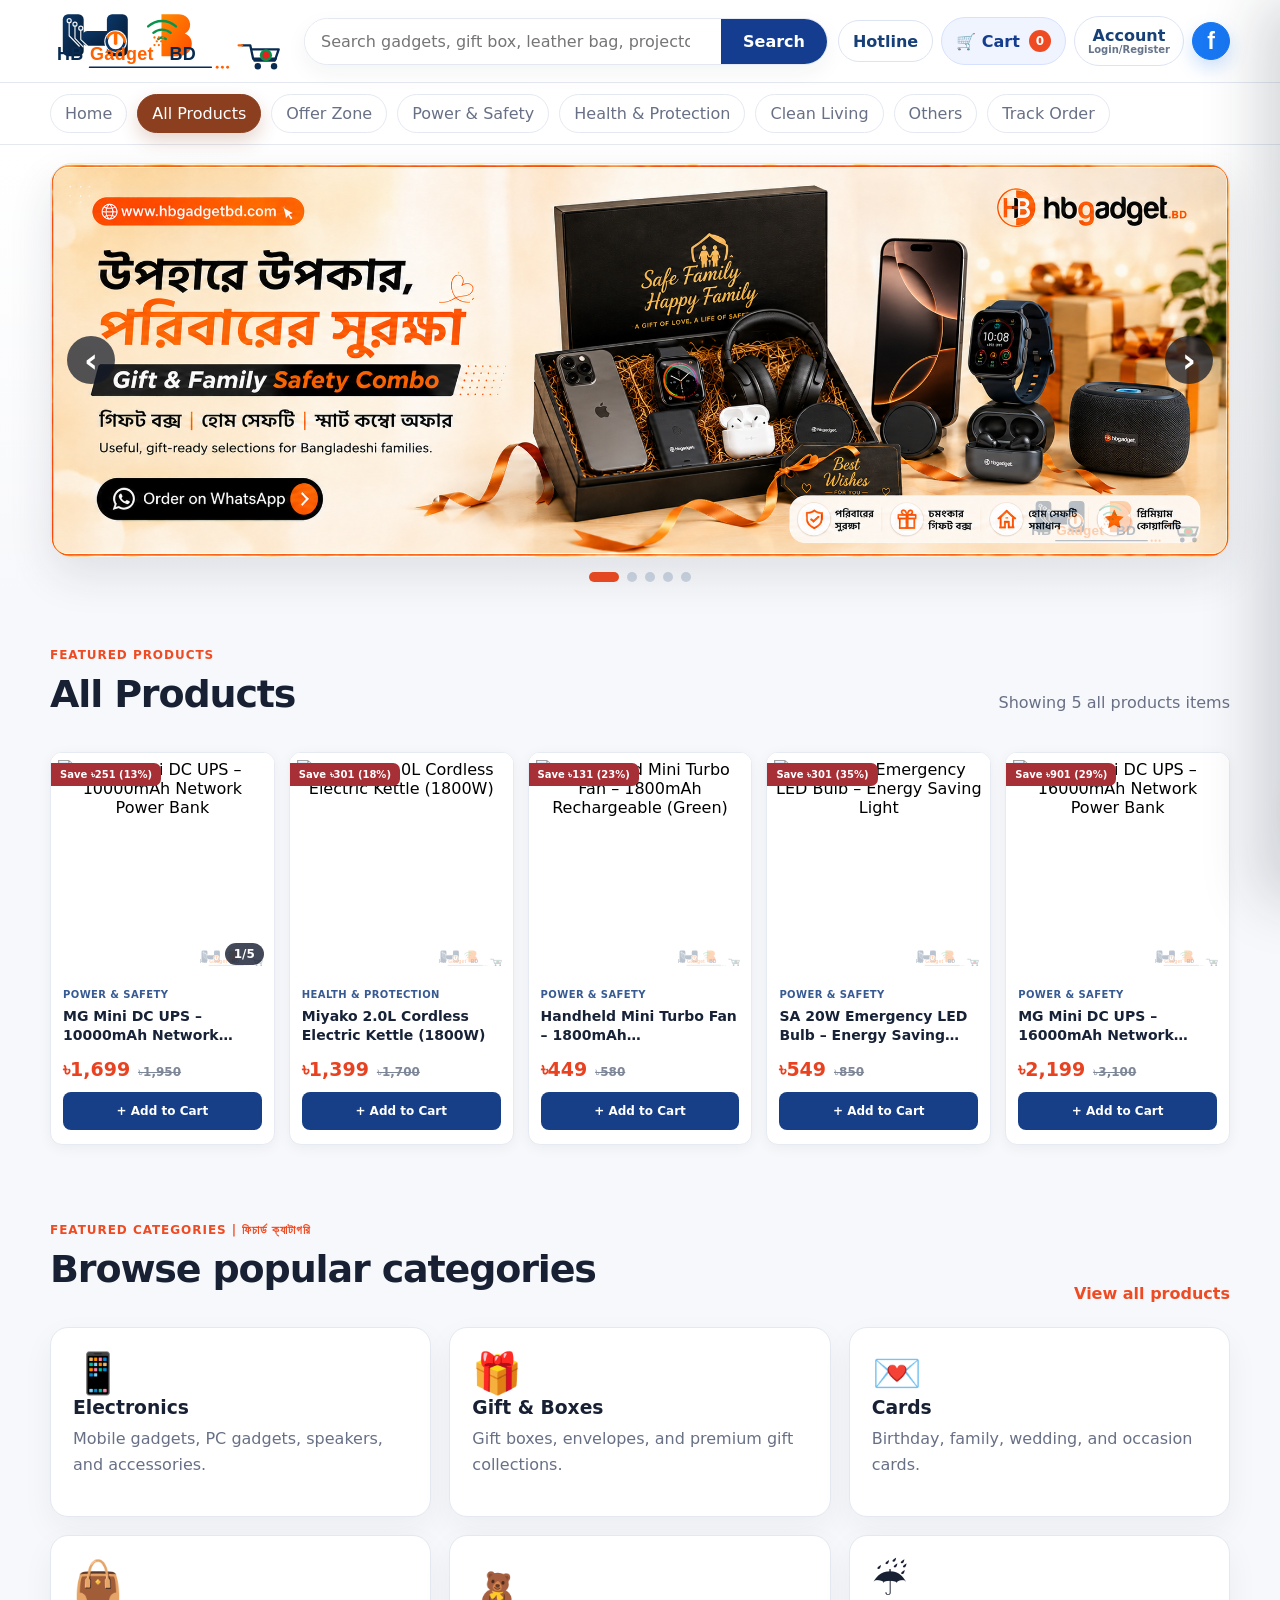
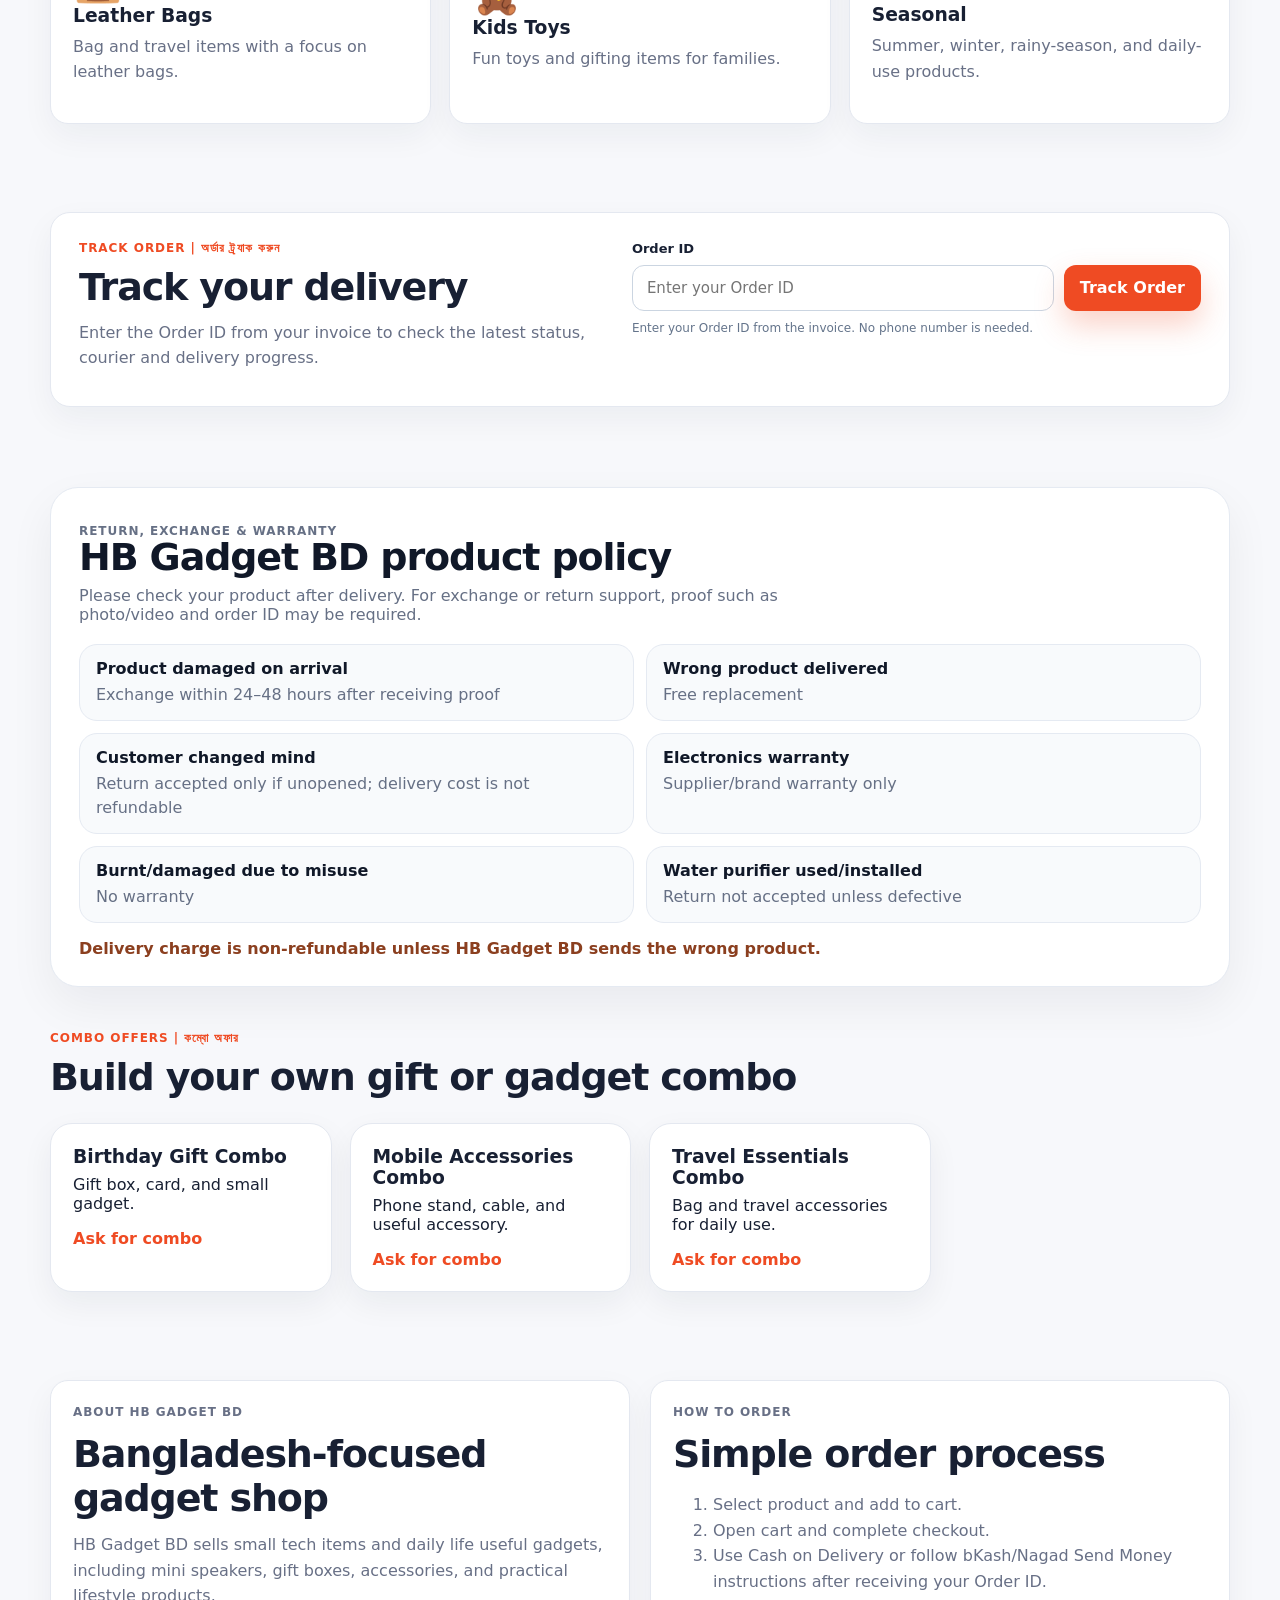
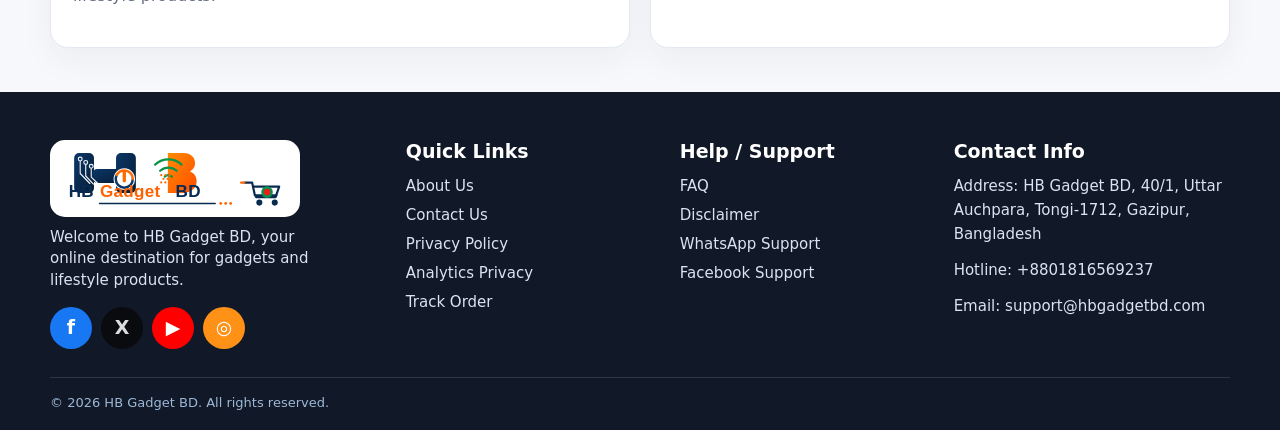
==== commit 9b9781cb: "Link anonymous analytics notice from storefront footer" ====
--- a/index.html
+++ b/index.html
@@ -70,7 +70,7 @@
       <h3>Quick Links</h3>
       <a href="/#about">About Us</a>
       <a href="/#contact">Contact Us</a>
-      <a href="mailto:support@hbgadgetbd.com?subject=Privacy%20Policy%20Inquiry">Privacy Policy</a>
+      <a href="mailto:support@hbgadgetbd.com?subject=Privacy%20Policy%20Inquiry">Privacy Policy</a><a href="/analytics-privacy.html">Analytics Privacy</a>
       <a href="/#track-order">Track Order</a>
     </div>
     <div class="hb-unified-footer__links">
@@ -89,10 +89,11 @@
   </div>
   <div class="container hb-unified-footer__bottom copyright">© <span data-hb-footer-year>2026</span> HB Gadget BD. All rights reserved.</div>
 </footer>
-  <script src="assets/js/home-slider.js?v=20260709-6"></script><script src="assets/js/mobile-cart-fix.js?v=20261011-ux"></script><script src="assets/js/app.js?v=20261018-gallery5"></script><script src="assets/js/category-subcategory-filter.js?v=20261011-ux"></script><script src="assets/js/product-open-new-tab.js?v=20260705-1"></script>
-  <script src="assets/js/order-placement.js?v=20261011-invoice-stages-4"></script>
+  <script src="assets/js/home-slider.js?v=20260709-6"></script><script src="assets/js/mobile-cart-fix.js?v=20261011-ux"></script><script src="assets/js/app.js?v=20261018-gallery5"></script><script src="assets/js/category-subcategory-filter.js?v=20261018-gallery5"></script><script src="assets/js/product-open-new-tab.js?v=20260705-1"></script>
+  <script src="assets/js/order-placement.js?v=20261021-shipping-60-130"></script>
   <script src="assets/js/order-tracking.js?v=20261010-4"></script>
   <script src="assets/js/storefront-support.js?v=20261011-ux"></script>
   <script src="assets/js/photo-viewer.js?v=20261018-gallery5"></script>
+  <script defer src="/assets/js/analytics-tracker.js?v=20261023-1"></script>
 </body>
 </html>
--- a/assets/css/photo-watermarks.css
+++ b/assets/css/photo-watermarks.css
@@ -45,7 +45,7 @@
 }
 .hb-zoom-image-frame {display:inline-block;width:fit-content;max-width:100%;flex-shrink:0;}
 .hb-zoom-image-frame img {
- display:block;width:auto;height:auto;max-width:min(90vw,1120px);
+ display:block;width:auto;height:auto;max-width:min(calc(100vw - 140px),1120px);
  max-height:calc(100dvh - 146px);object-fit:contain;
 }
 .hb-zoom-image-frame::after {width:min(26%,220px);opacity:.32;}
@@ -77,7 +77,7 @@
 @media (max-width:640px) {
  .hb-zoom-viewer {padding:4px;}
  .hb-zoom-stage {padding:52px 34px 4px;}
- .hb-zoom-image-frame img {max-width:90vw;max-height:calc(100dvh - 154px);}
+ .hb-zoom-image-frame img {max-width:calc(100vw - 88px);max-height:calc(100dvh - 154px);}
  .hb-zoom-control {width:34px;height:34px;font-size:23px;}
  .hb-zoom-prev {left:0;} .hb-zoom-next {right:0;}
  .hb-zoom-toolbar {font-size:12px;gap:8px;}
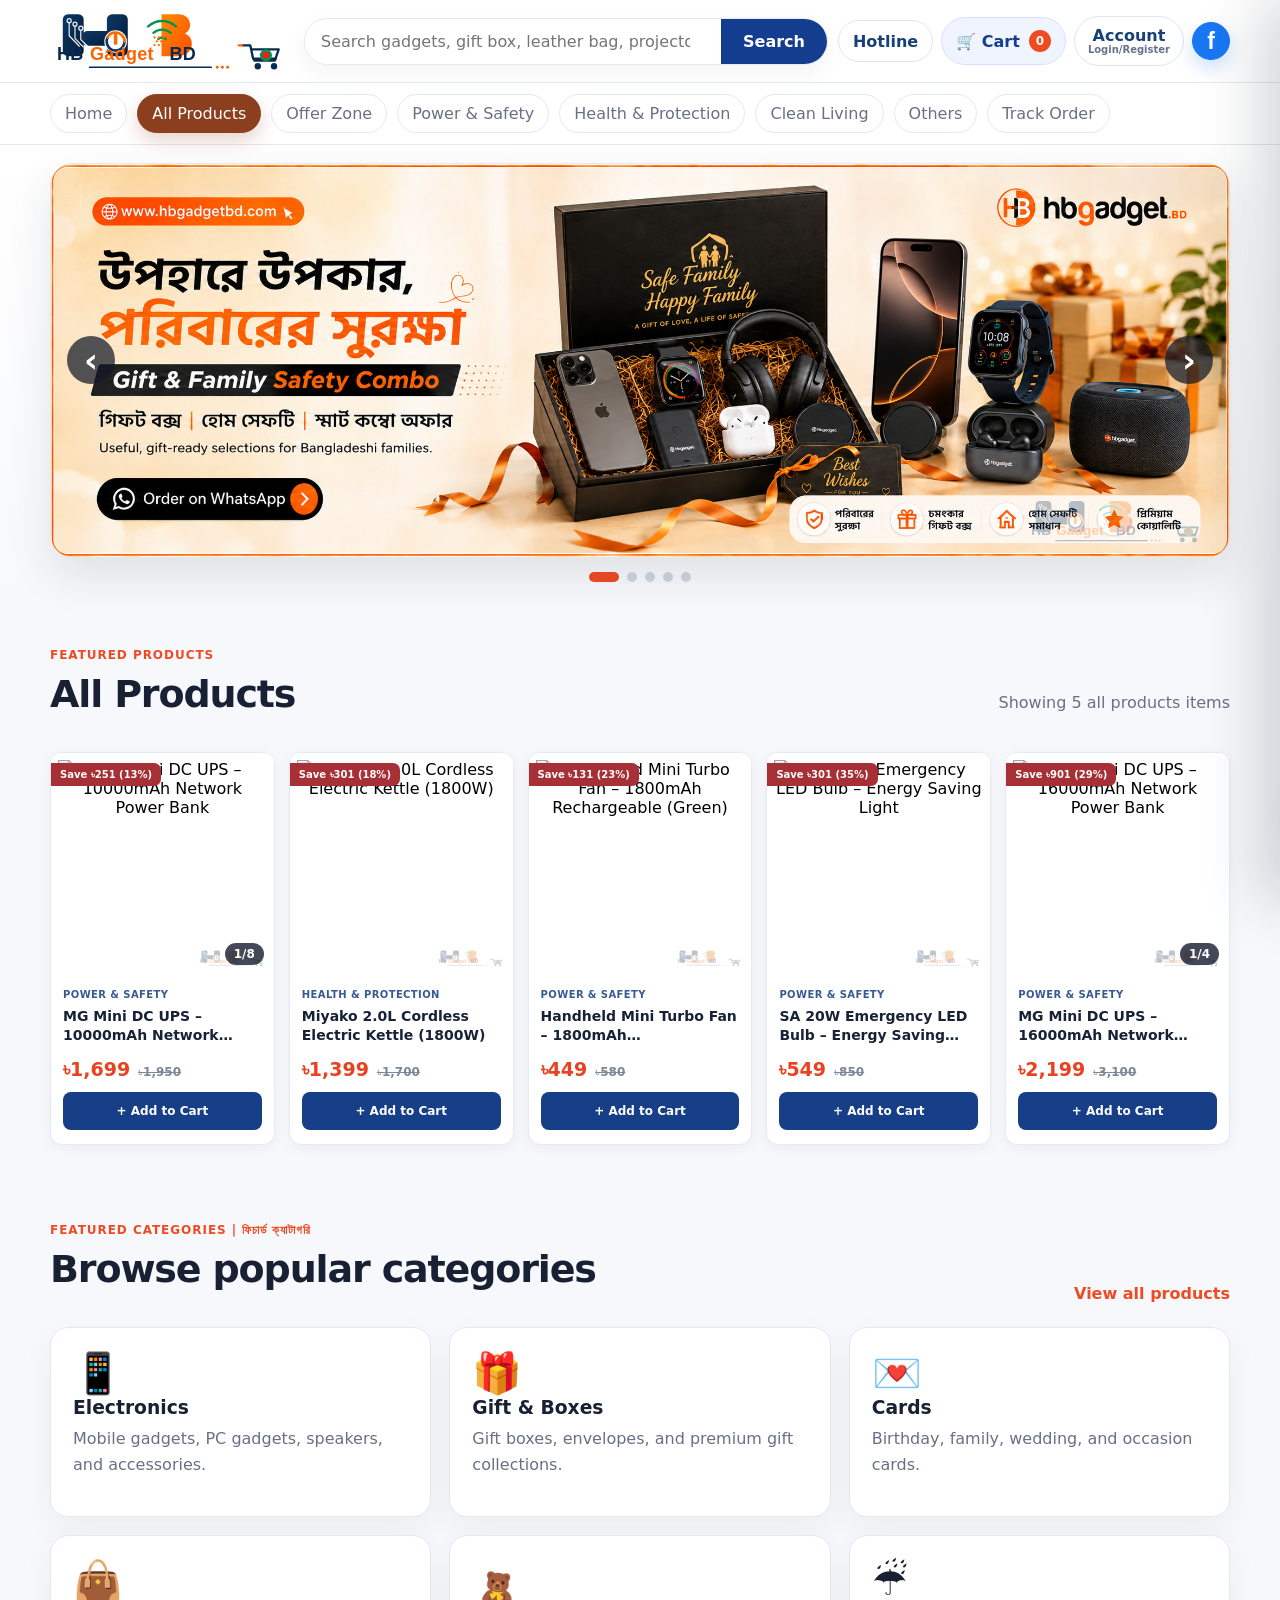
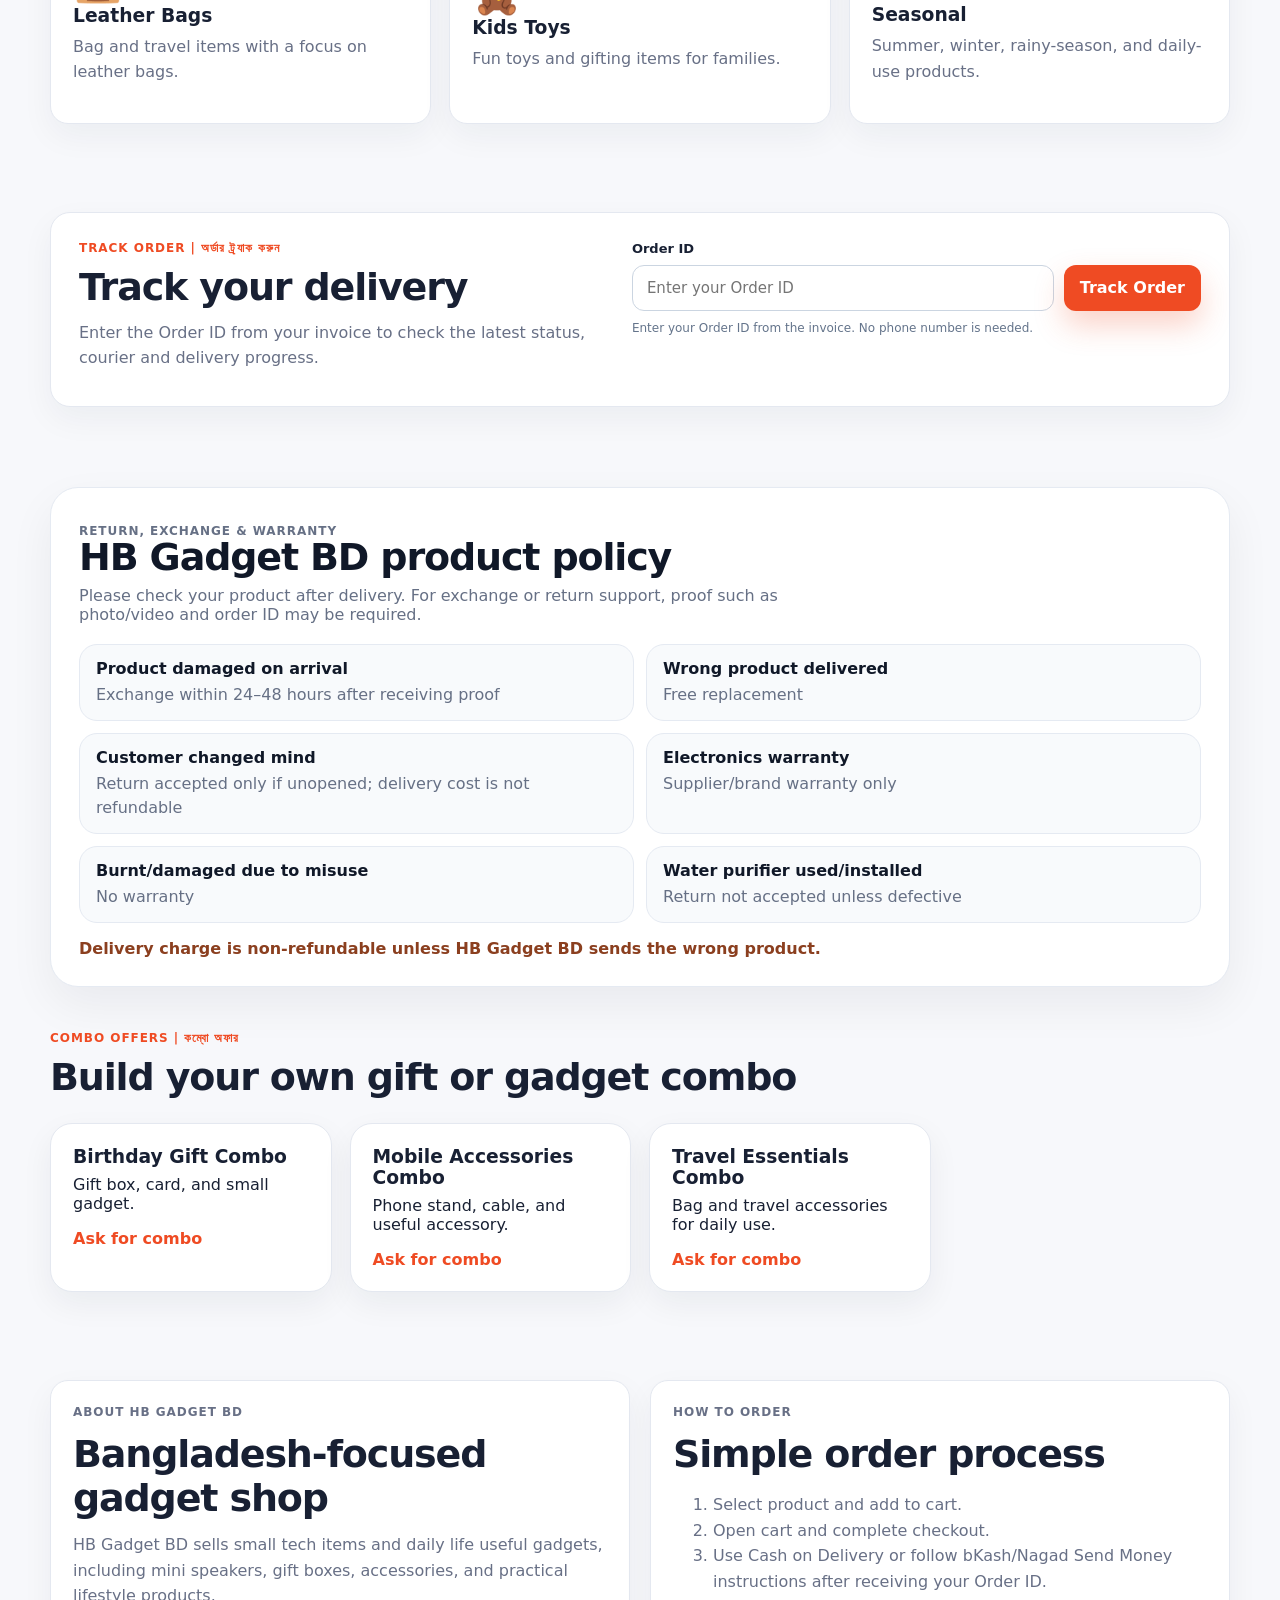
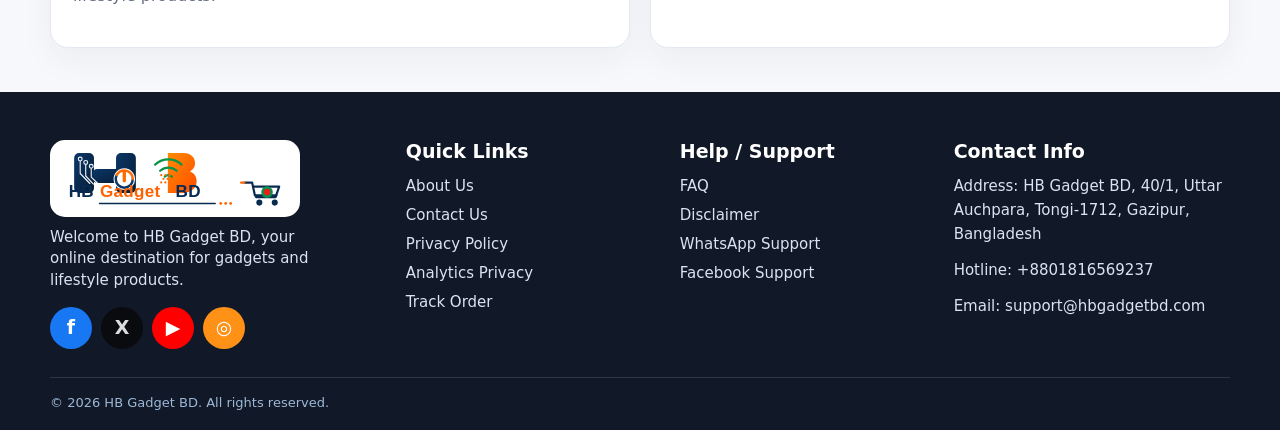
==== commit c107276f: "Load promotion-enabled checkout with updated cache key" ====
--- a/index.html
+++ b/index.html
@@ -89,8 +89,8 @@
   </div>
   <div class="container hb-unified-footer__bottom copyright">© <span data-hb-footer-year>2026</span> HB Gadget BD. All rights reserved.</div>
 </footer>
-  <script src="assets/js/home-slider.js?v=20260709-6"></script><script src="assets/js/mobile-cart-fix.js?v=20261011-ux"></script><script src="assets/js/app.js?v=20261018-gallery5"></script><script src="assets/js/category-subcategory-filter.js?v=20261018-gallery5"></script><script src="assets/js/product-open-new-tab.js?v=20260705-1"></script>
-  <script src="assets/js/order-placement.js?v=20261021-shipping-60-130"></script>
+  <script src="assets/js/home-slider.js?v=20260709-6"></script><script src="assets/js/mobile-cart-fix.js?v=20261011-ux"></script><script src="assets/js/app.js?v=20261018-gallery5"></script><script src="assets/js/category-subcategory-filter.js?v=20261025-mg606-box"></script><script src="assets/js/product-open-new-tab.js?v=20260705-1"></script>
+  <script src="assets/js/order-placement.js?v=20261026-fire100-1"></script>
   <script src="assets/js/order-tracking.js?v=20261010-4"></script>
   <script src="assets/js/storefront-support.js?v=20261011-ux"></script>
   <script src="assets/js/photo-viewer.js?v=20261018-gallery5"></script>
